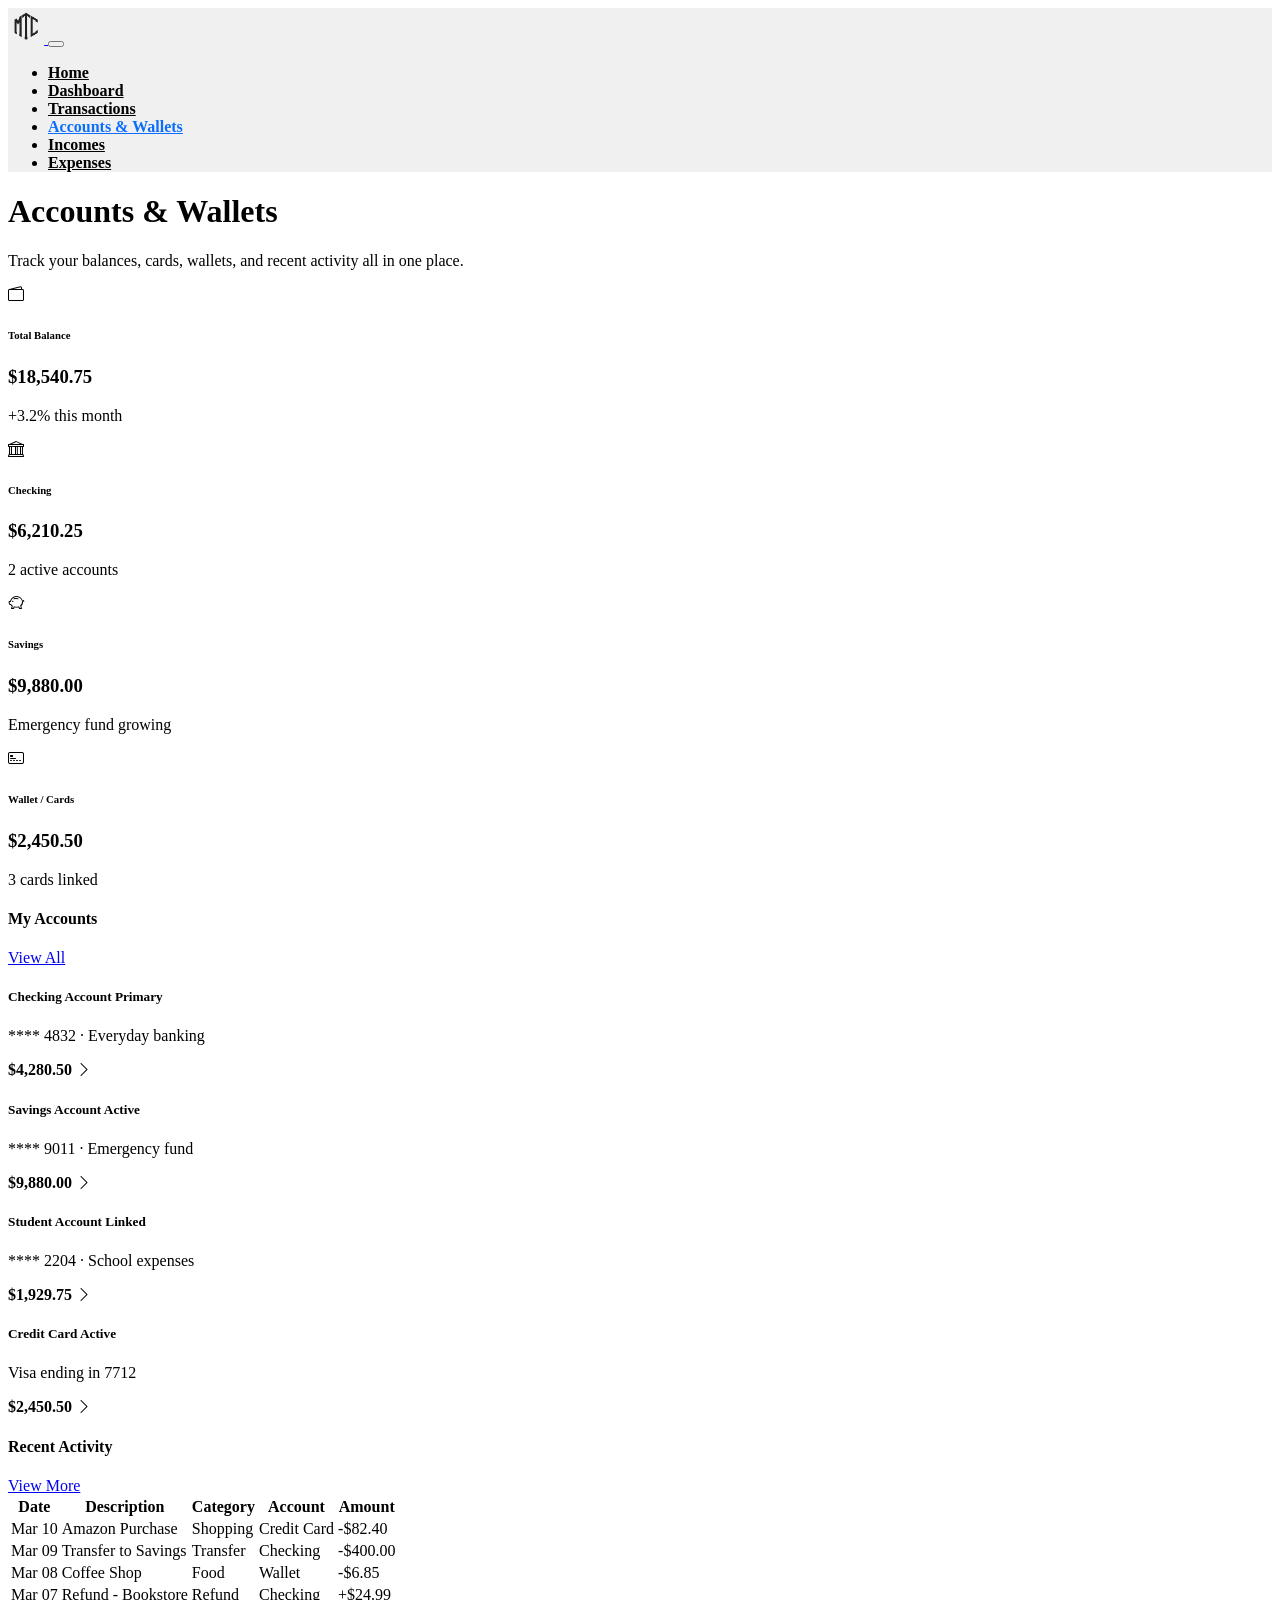
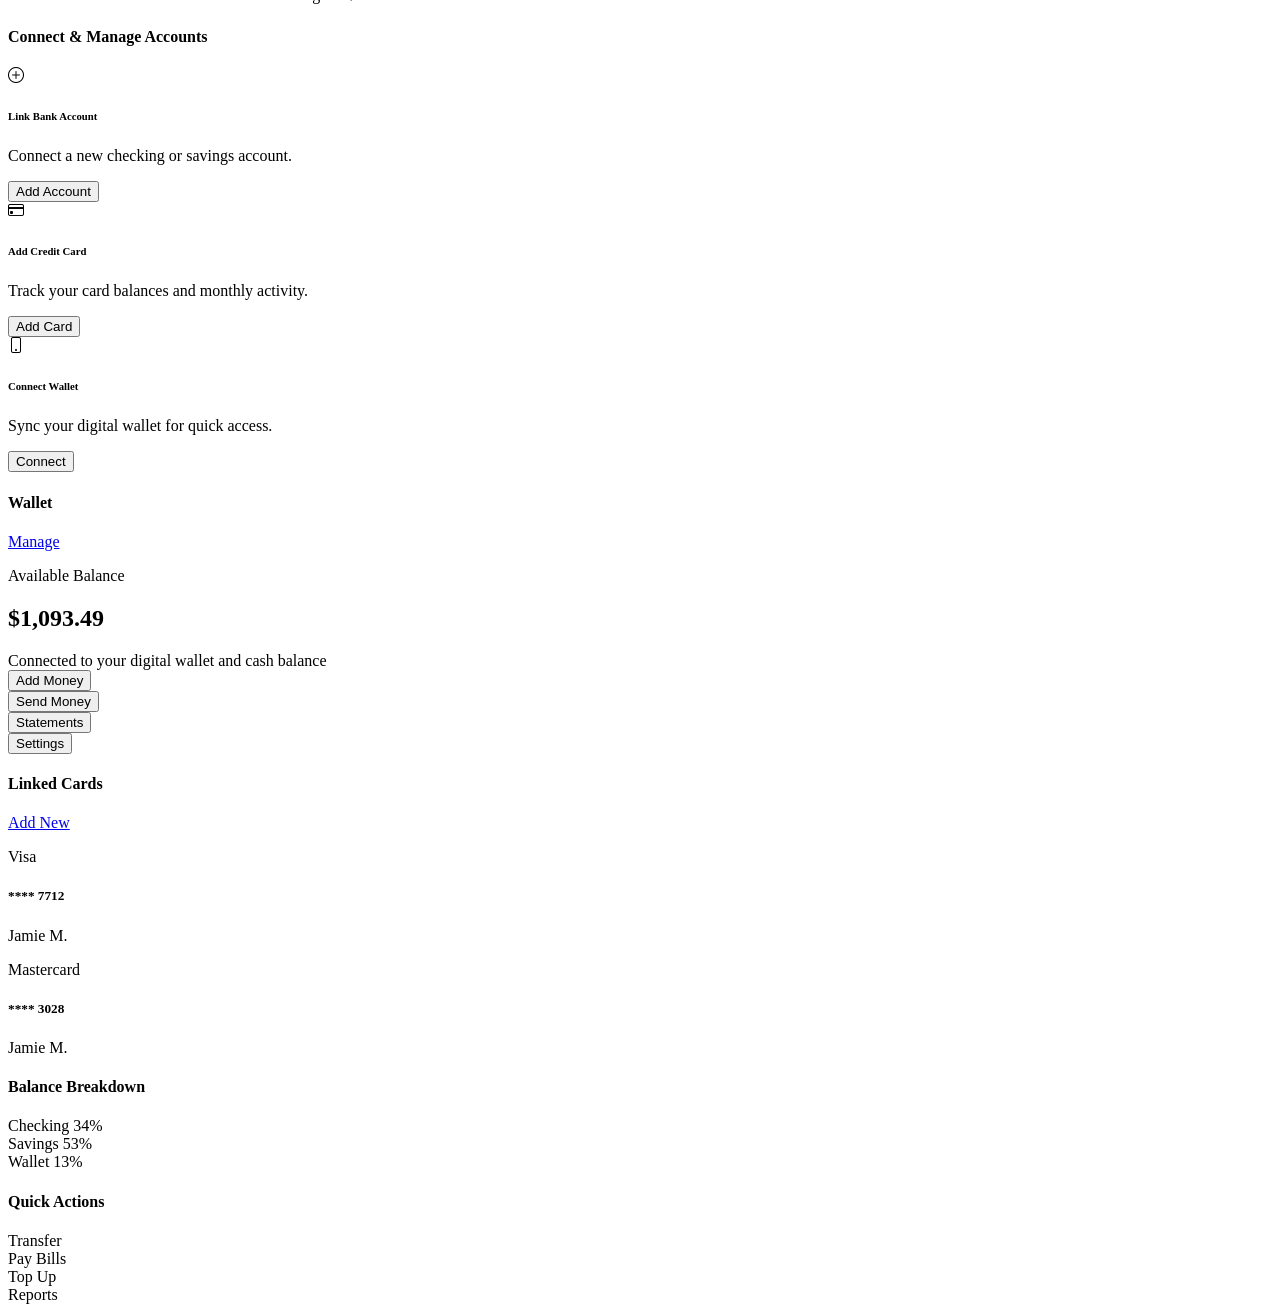
==== accountWallets.html @ 8e94af2e "merged code with dashboard + transactions" ====
<!doctype html>
<html lang="en">

<head>
    <!-- Page setup / styles -->
    <meta charset="UTF-8" />
    <meta name="viewport" content="width=device-width, initial-scale=1.0" />
    <title>Accounts & Wallets - Personal Finance Tracker</title>

    <link href="css/bootstrap.css" rel="stylesheet" />
    <link rel="stylesheet" href="./asset/css/custom.css" />
    <link rel="stylesheet" href="./assset/css/accountWallets.css" />
    <link rel="stylesheet" href="https://cdn.jsdelivr.net/npm/bootstrap-icons@1.11.3/font/bootstrap-icons.min.css" />
</head>

<body>
    <!-- Navigation bar -->
    <header>
        <nav class="navbar navbar-expand-sm">
            <div class="container-fluid">
                <a href="index.html" class="navbar-brand">
                    <img src="img/logo.png" class="navbar-brand-img" alt="Logo" />
                </a>

                <button class="navbar-toggler" type="button" data-bs-toggle="collapse"
                    data-bs-target="#collapsibleNavbar">
                    <span class="navbar-toggler-icon"></span>
                </button>

                <div class="collapse navbar-collapse" id="collapsibleNavbar">
                    <ul class="navbar-nav">
                        <li class="nav-item">
                            <a class="nav-link" href="index.html">Home</a>
                        </li>
                        <li class="nav-item">
                            <a class="nav-link" href="dashboard.html">Dashboard</a>
                        </li>
                        <li class="nav-item">
                            <a class="nav-link" href="transactions.html">Transactions</a>
                        </li>
                        <li class="nav-item">
                            <a class="nav-link active" href="accountWallets.html">Accounts &amp; Wallets</a>
                        </li>
                        <li class="nav-item">
                            <a class="nav-link" href="incomes.html">Incomes</a>
                        </li>
                        <li class="nav-item">
                            <a class="nav-link" href="expenses.html">Expenses</a>
                        </li>
                    </ul>
                </div>
            </div>
        </nav>
    </header>

    <!-- Main page content -->
    <main class="accounts-page container-fluid py-4 px-4">
        <!-- Page heading -->
        <div class="page-heading mb-4">
            <h1>Accounts &amp; Wallets</h1>
            <p>
                Track your balances, cards, wallets, and recent activity all
                in one place.
            </p>
        </div>

        <!-- Top summary cards -->
        <div class="row g-4 mb-4">
            <div class="col-md-6 col-xl-3">
                <div class="dashboard-card summary-card">
                    <div class="summary-icon gold-bg">
                        <i class="bi bi-wallet2"></i>
                    </div>
                    <div>
                        <h6>Total Balance</h6>
                        <h3>$18,540.75</h3>
                        <p>+3.2% this month</p>
                    </div>
                </div>
            </div>

            <div class="col-md-6 col-xl-3">
                <div class="dashboard-card summary-card">
                    <div class="summary-icon blue-bg">
                        <i class="bi bi-bank"></i>
                    </div>
                    <div>
                        <h6>Checking</h6>
                        <h3>$6,210.25</h3>
                        <p>2 active accounts</p>
                    </div>
                </div>
            </div>

            <div class="col-md-6 col-xl-3">
                <div class="dashboard-card summary-card">
                    <div class="summary-icon green-bg">
                        <i class="bi bi-piggy-bank"></i>
                    </div>
                    <div>
                        <h6>Savings</h6>
                        <h3>$9,880.00</h3>
                        <p>Emergency fund growing</p>
                    </div>
                </div>
            </div>

            <div class="col-md-6 col-xl-3">
                <div class="dashboard-card summary-card">
                    <div class="summary-icon purple-bg">
                        <i class="bi bi-credit-card-2-front"></i>
                    </div>
                    <div>
                        <h6>Wallet / Cards</h6>
                        <h3>$2,450.50</h3>
                        <p>3 cards linked</p>
                    </div>
                </div>
            </div>
        </div>

        <div class="row g-4">
            <!-- Left column -->
            <div class="col-xl-8">
                <!-- Accounts list -->
                <div class="dashboard-card mb-4">
                    <div class="section-top">
                        <h4>My Accounts</h4>
                        <a href="#">View All</a>
                    </div>

                    <div class="account-item">
                        <div class="account-left">
                            <div class="account-strip gold-bg"></div>
                            <div>
                                <h5>
                                    Checking Account
                                    <span class="small-status status-primary">Primary</span>
                                </h5>
                                <p>**** 4832 · Everyday banking</p>
                            </div>
                        </div>
                        <div class="account-right">
                            <strong>$4,280.50</strong>
                            <i class="bi bi-chevron-right"></i>
                        </div>
                    </div>

                    <div class="account-item">
                        <div class="account-left">
                            <div class="account-strip green-bg"></div>
                            <div>
                                <h5>
                                    Savings Account
                                    <span class="small-status status-active">Active</span>
                                </h5>
                                <p>**** 9011 · Emergency fund</p>
                            </div>
                        </div>
                        <div class="account-right">
                            <strong>$9,880.00</strong>
                            <i class="bi bi-chevron-right"></i>
                        </div>
                    </div>

                    <div class="account-item">
                        <div class="account-left">
                            <div class="account-strip blue-bg"></div>
                            <div>
                                <h5>
                                    Student Account
                                    <span class="small-status status-linked">Linked</span>
                                </h5>
                                <p>**** 2204 · School expenses</p>
                            </div>
                        </div>
                        <div class="account-right">
                            <strong>$1,929.75</strong>
                            <i class="bi bi-chevron-right"></i>
                        </div>
                    </div>

                    <div class="account-item mb-0">
                        <div class="account-left">
                            <div class="account-strip purple-bg"></div>
                            <div>
                                <h5>
                                    Credit Card
                                    <span class="small-status status-active">Active</span>
                                </h5>
                                <p>Visa ending in 7712</p>
                            </div>
                        </div>
                        <div class="account-right">
                            <strong>$2,450.50</strong>
                            <i class="bi bi-chevron-right"></i>
                        </div>
                    </div>
                </div>

                <!-- Recent transactions/activity -->
                <div class="dashboard-card mb-4">
                    <div class="section-top">
                        <h4>Recent Activity</h4>
                        <a href="#">View More</a>
                    </div>

                    <div class="table-responsive">
                        <table class="table activity-table align-middle mb-0">
                            <thead>
                                <tr>
                                    <th>Date</th>
                                    <th>Description</th>
                                    <th>Category</th>
                                    <th>Account</th>
                                    <th class="text-end">Amount</th>
                                </tr>
                            </thead>
                            <tbody>
                                <tr>
                                    <td>Mar 10</td>
                                    <td>Amazon Purchase</td>
                                    <td>
                                        <span class="soft-badge pink-badge">Shopping</span>
                                    </td>
                                    <td>Credit Card</td>
                                    <td class="text-end text-danger fw-bold">
                                        -$82.40
                                    </td>
                                </tr>
                                <tr>
                                    <td>Mar 09</td>
                                    <td>Transfer to Savings</td>
                                    <td>
                                        <span class="soft-badge blue-badge">Transfer</span>
                                    </td>
                                    <td>Checking</td>
                                    <td class="text-end text-danger fw-bold">
                                        -$400.00
                                    </td>
                                </tr>
                                <tr>
                                    <td>Mar 08</td>
                                    <td>Coffee Shop</td>
                                    <td>
                                        <span class="soft-badge yellow-badge">Food</span>
                                    </td>
                                    <td>Wallet</td>
                                    <td class="text-end text-danger fw-bold">
                                        -$6.85
                                    </td>
                                </tr>
                                <tr>
                                    <td>Mar 07</td>
                                    <td>Refund - Bookstore</td>
                                    <td>
                                        <span class="soft-badge green-badge">Refund</span>
                                    </td>
                                    <td>Checking</td>
                                    <td class="text-end text-success fw-bold">
                                        +$24.99
                                    </td>
                                </tr>
                            </tbody>
                        </table>
                    </div>
                </div>

                <!-- Account management section -->
                <div class="dashboard-card">
                    <div class="section-top">
                        <h4>Connect &amp; Manage Accounts</h4>
                    </div>

                    <div class="row g-3">
                        <div class="col-md-4">
                            <div class="manage-box">
                                <i class="bi bi-plus-circle"></i>
                                <h6>Link Bank Account</h6>
                                <p>
                                    Connect a new checking or savings
                                    account.
                                </p>
                                <button class="btn manage-btn">
                                    Add Account
                                </button>
                            </div>
                        </div>

                        <div class="col-md-4">
                            <div class="manage-box">
                                <i class="bi bi-credit-card"></i>
                                <h6>Add Credit Card</h6>
                                <p>
                                    Track your card balances and monthly
                                    activity.
                                </p>
                                <button class="btn manage-btn">
                                    Add Card
                                </button>
                            </div>
                        </div>

                        <div class="col-md-4">
                            <div class="manage-box">
                                <i class="bi bi-phone"></i>
                                <h6>Connect Wallet</h6>
                                <p>
                                    Sync your digital wallet for quick
                                    access.
                                </p>
                                <button class="btn manage-btn">
                                    Connect
                                </button>
                            </div>
                        </div>
                    </div>
                </div>
            </div>

            <!-- Right column -->
            <div class="col-xl-4">
                <!-- Wallet panel -->
                <div class="dashboard-card mb-4">
                    <div class="section-top">
                        <h4>Wallet</h4>
                        <a href="#">Manage</a>
                    </div>

                    <div class="wallet-box">
                        <p>Available Balance</p>
                        <h2>$1,093.49</h2>
                        <span>Connected to your digital wallet and cash
                            balance</span>
                    </div>

                    <div class="row g-3 mt-1">
                        <div class="col-6">
                            <button class="btn quick-btn w-100">
                                Add Money
                            </button>
                        </div>
                        <div class="col-6">
                            <button class="btn quick-btn w-100">
                                Send Money
                            </button>
                        </div>
                        <div class="col-6">
                            <button class="btn quick-btn w-100">
                                Statements
                            </button>
                        </div>
                        <div class="col-6">
                            <button class="btn quick-btn w-100">
                                Settings
                            </button>
                        </div>
                    </div>
                </div>

                <!-- Linked cards -->
                <div class="dashboard-card mb-4">
                    <div class="section-top">
                        <h4>Linked Cards</h4>
                        <a href="#">Add New</a>
                    </div>

                    <div class="mini-card dark-card">
                        <p>Visa</p>
                        <h5>**** 7712</h5>
                        <span>Jamie M.</span>
                    </div>

                    <div class="mini-card blue-card">
                        <p>Mastercard</p>
                        <h5>**** 3028</h5>
                        <span>Jamie M.</span>
                    </div>
                </div>

                <!-- Balance breakdown -->
                <div class="dashboard-card mb-4">
                    <div class="section-top">
                        <h4>Balance Breakdown</h4>
                    </div>

                    <div class="breakdown-item">
                        <div class="d-flex justify-content-between">
                            <span>Checking</span>
                            <span>34%</span>
                        </div>
                        <div class="progress">
                            <div class="progress-bar bg-primary" style="width: 34%"></div>
                        </div>
                    </div>

                    <div class="breakdown-item">
                        <div class="d-flex justify-content-between">
                            <span>Savings</span>
                            <span>53%</span>
                        </div>
                        <div class="progress">
                            <div class="progress-bar bg-success" style="width: 53%"></div>
                        </div>
                    </div>

                    <div class="breakdown-item">
                        <div class="d-flex justify-content-between">
                            <span>Wallet</span>
                            <span>13%</span>
                        </div>
                        <div class="progress">
                            <div class="progress-bar bg-warning" style="width: 13%"></div>
                        </div>
                    </div>
                </div>

                <!-- Quick action buttons -->
                <div class="dashboard-card">
                    <div class="section-top">
                        <h4>Quick Actions</h4>
                    </div>

                    <div class="row g-3">
                        <div class="col-6">
                            <div class="action-box">Transfer</div>
                        </div>
                        <div class="col-6">
                            <div class="action-box">Pay Bills</div>
                        </div>
                        <div class="col-6">
                            <div class="action-box">Top Up</div>
                        </div>
                        <div class="col-6">
                            <div class="action-box">Reports</div>
                        </div>
                    </div>
                </div>
            </div>
        </div>
    </main>
    <script src="https://cdn.jsdelivr.net/npm/bootstrap@5.3.3/dist/js/bootstrap.bundle.min.js"></script>
</body>

</html>
---- asset/css/custom.css ----
.navbar {
    background-color: #f0f0f0 !important;
}

.nav-link {
    color: #000000 !important;
    font-weight: bold;
}

.navbar-brand-img {
    height: 36px;
    width: auto;
    display: inline-block;
}

.nav-link.active {
    color: #0d6efd !important;
}
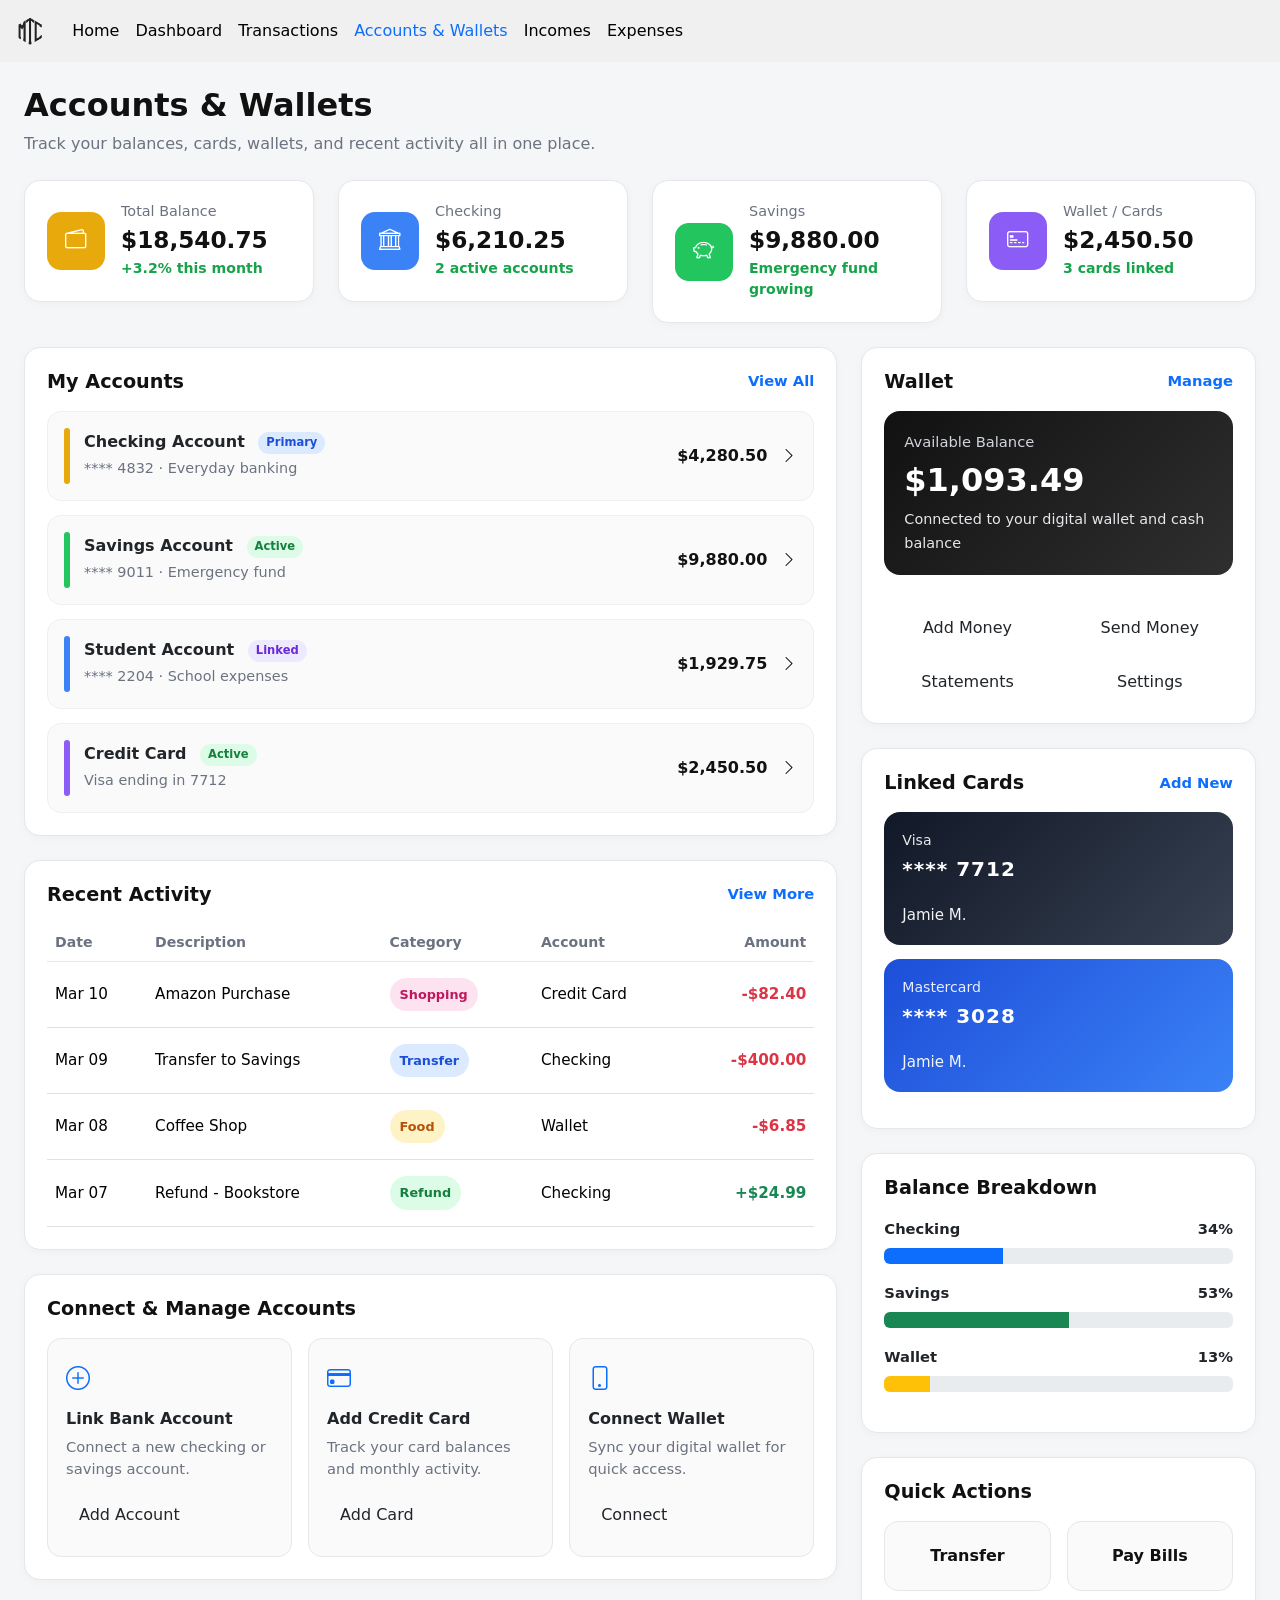
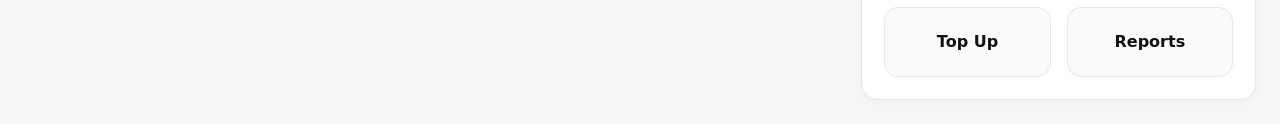
==== commit 479d1aa3: "solved css issue" ====
--- a/accountWallets.html
+++ b/accountWallets.html
@@ -7,9 +7,10 @@
     <meta name="viewport" content="width=device-width, initial-scale=1.0" />
     <title>Accounts & Wallets - Personal Finance Tracker</title>
 
-    <link href="css/bootstrap.css" rel="stylesheet" />
     <link rel="stylesheet" href="./asset/css/custom.css" />
-    <link rel="stylesheet" href="./assset/css/accountWallets.css" />
+    <link rel="stylesheet" href="./asset/css/accountWallets.css" />
+    <link href="https://cdn.jsdelivr.net/npm/bootstrap@5.3.3/dist/css/bootstrap.min.css" rel="stylesheet" />
+    <link href="https://fonts.googleapis.com/css?family=Titillium+Web:400,600,700" rel="stylesheet" />
     <link rel="stylesheet" href="https://cdn.jsdelivr.net/npm/bootstrap-icons@1.11.3/font/bootstrap-icons.min.css" />
 </head>
 
@@ -19,7 +20,7 @@
         <nav class="navbar navbar-expand-sm">
             <div class="container-fluid">
                 <a href="index.html" class="navbar-brand">
-                    <img src="img/logo.png" class="navbar-brand-img" alt="Logo" />
+                    <img src="./asset/img/logo.png" class="navbar-brand-img" alt="Logo" />
                 </a>
 
                 <button class="navbar-toggler" type="button" data-bs-toggle="collapse"
--- a/asset/css/accountWallets.css
+++ b/asset/css/accountWallets.css
@@ -0,0 +1,366 @@
+.accounts-page {
+    background-color: #f5f6f8;
+    min-height: 100vh;
+}
+
+.page-heading h1 {
+    font-size: 2rem;
+    font-weight: 700;
+    color: #111111;
+    margin-bottom: 8px;
+}
+
+.page-heading p {
+    color: #6b7280;
+    margin-bottom: 0;
+}
+
+.dashboard-card {
+    background-color: white;
+    border: 1px solid #e5e7eb;
+    border-radius: 16px;
+    padding: 22px;
+    box-shadow: 0 2px 10px rgba(0, 0, 0, 0.03);
+}
+
+.summary-card {
+    display: flex;
+    align-items: center;
+    gap: 16px;
+    min-height: 120px;
+}
+
+.summary-icon {
+    width: 58px;
+    height: 58px;
+    border-radius: 14px;
+    display: flex;
+    align-items: center;
+    justify-content: center;
+    color: white;
+    font-size: 1.35rem;
+    flex-shrink: 0;
+}
+
+.summary-card h6 {
+    color: #6b7280;
+    margin-bottom: 5px;
+    font-size: 0.9rem;
+}
+
+.summary-card h3 {
+    margin-bottom: 4px;
+    font-size: 1.45rem;
+    font-weight: 700;
+    color: #111111;
+}
+
+.summary-card p {
+    margin-bottom: 0;
+    color: #16a34a;
+    font-size: 0.88rem;
+    font-weight: 600;
+}
+
+.gold-bg {
+    background-color: #e7a90b;
+}
+
+.blue-bg {
+    background-color: #3b82f6;
+}
+
+.green-bg {
+    background-color: #22c55e;
+}
+
+.purple-bg {
+    background-color: #8b5cf6;
+}
+
+.section-top {
+    display: flex;
+    justify-content: space-between;
+    align-items: center;
+    margin-bottom: 18px;
+}
+
+.section-top h4 {
+    margin: 0;
+    font-size: 1.2rem;
+    font-weight: 700;
+    color: #111111;
+}
+
+.section-top a {
+    text-decoration: none;
+    color: #0d6efd;
+    font-weight: 600;
+    font-size: 0.92rem;
+}
+
+.account-item {
+    border: 1px solid #eceff3;
+    background-color: #fafafa;
+    border-radius: 14px;
+    padding: 16px;
+    margin-bottom: 14px;
+    display: flex;
+    justify-content: space-between;
+    align-items: center;
+}
+
+.account-left {
+    display: flex;
+    align-items: center;
+    gap: 14px;
+}
+
+.account-strip {
+    width: 6px;
+    height: 56px;
+    border-radius: 999px;
+}
+
+.account-left h5 {
+    margin: 0 0 4px 0;
+    font-size: 1rem;
+    font-weight: 700;
+}
+
+.account-left p {
+    margin: 0;
+    color: #6b7280;
+    font-size: 0.9rem;
+}
+
+.account-right {
+    display: flex;
+    align-items: center;
+    gap: 14px;
+    font-size: 1rem;
+    color: #111111;
+}
+
+.small-status {
+    display: inline-block;
+    margin-left: 8px;
+    padding: 4px 8px;
+    border-radius: 999px;
+    font-size: 0.72rem;
+    font-weight: 600;
+    vertical-align: middle;
+}
+
+.status-primary {
+    background-color: #dbeafe;
+    color: #1d4ed8;
+}
+
+.status-active {
+    background-color: #dcfce7;
+    color: #15803d;
+}
+
+.status-linked {
+    background-color: #ede9fe;
+    color: #6d28d9;
+}
+
+.activity-table thead th {
+    color: #6b7280;
+    font-size: 0.88rem;
+    font-weight: 700;
+    border-bottom: 1px solid #e5e7eb;
+}
+
+.activity-table tbody td {
+    padding-top: 16px;
+    padding-bottom: 16px;
+    font-size: 0.95rem;
+}
+
+.soft-badge {
+    display: inline-block;
+    padding: 7px 10px;
+    border-radius: 999px;
+    font-size: 0.8rem;
+    font-weight: 600;
+}
+
+.pink-badge {
+    background-color: #fde2ef;
+    color: #be185d;
+}
+
+.blue-badge {
+    background-color: #dbeafe;
+    color: #1d4ed8;
+}
+
+.yellow-badge {
+    background-color: #fef3c7;
+    color: #b45309;
+}
+
+.green-badge {
+    background-color: #dcfce7;
+    color: #15803d;
+}
+
+.wallet-box {
+    background: linear-gradient(135deg, #111111, #2f2f2f);
+    border-radius: 16px;
+    color: white;
+    padding: 20px;
+    margin-bottom: 18px;
+}
+
+.wallet-box p {
+    margin-bottom: 8px;
+    color: #d1d5db;
+    font-size: 0.92rem;
+}
+
+.wallet-box h2 {
+    margin-bottom: 8px;
+    font-size: 2rem;
+    font-weight: 700;
+}
+
+.wallet-box span {
+    color: #e5e7eb;
+    font-size: 0.9rem;
+}
+
+.quick-btn {
+    background-color: #f8f9fb;
+    border: 1px solid #e5e7eb;
+    border-radius: 12px;
+    padding: 14px 10px;
+    font-weight: 600;
+    color: #111111;
+}
+
+.quick-btn:hover {
+    background-color: #eef2f7;
+    border-color: #dbe2ea;
+}
+
+.mini-card {
+    border-radius: 16px;
+    padding: 18px;
+    color: white;
+    margin-bottom: 14px;
+}
+
+.mini-card p {
+    margin-bottom: 6px;
+    opacity: 0.9;
+    font-size: 0.88rem;
+}
+
+.mini-card h5 {
+    margin-bottom: 22px;
+    font-weight: 700;
+    letter-spacing: 1px;
+}
+
+.mini-card span {
+    font-size: 0.94rem;
+    opacity: 0.95;
+}
+
+.dark-card {
+    background: linear-gradient(135deg, #111827, #374151);
+}
+
+.blue-card {
+    background: linear-gradient(135deg, #1d4ed8, #3b82f6);
+}
+
+.action-box {
+    border: 1px solid #e5e7eb;
+    background-color: #fafafa;
+    border-radius: 14px;
+    padding: 22px 16px;
+    text-align: center;
+    font-weight: 600;
+    color: #111111;
+}
+
+.action-box:hover {
+    background-color: #f3f4f6;
+}
+
+.manage-box {
+    border: 1px solid #e5e7eb;
+    background-color: #fafafa;
+    border-radius: 14px;
+    padding: 22px 18px;
+    height: 100%;
+}
+
+.manage-box i {
+    font-size: 1.5rem;
+    color: #0d6efd;
+    margin-bottom: 12px;
+    display: inline-block;
+}
+
+.manage-box h6 {
+    font-weight: 700;
+    margin-bottom: 8px;
+}
+
+.manage-box p {
+    color: #6b7280;
+    font-size: 0.92rem;
+    margin-bottom: 16px;
+}
+
+.manage-btn {
+    background-color: #111111;
+    color: white;
+    font-weight: 600;
+    border-radius: 10px;
+    padding: 8px 14px;
+}
+
+.manage-btn:hover {
+    background-color: #000000;
+    color: white;
+}
+
+.breakdown-item {
+    margin-bottom: 18px;
+}
+
+.breakdown-item span {
+    font-size: 0.92rem;
+    font-weight: 600;
+}
+
+.progress {
+    height: 10px;
+    border-radius: 999px;
+    background-color: #eceff3;
+    margin-top: 8px;
+}
+
+@media (max-width: 767px) {
+    .account-item {
+        flex-direction: column;
+        align-items: flex-start;
+        gap: 12px;
+    }
+
+    .account-right {
+        width: 100%;
+        justify-content: space-between;
+    }
+
+    .page-heading h1 {
+        font-size: 1.6rem;
+    }
+}
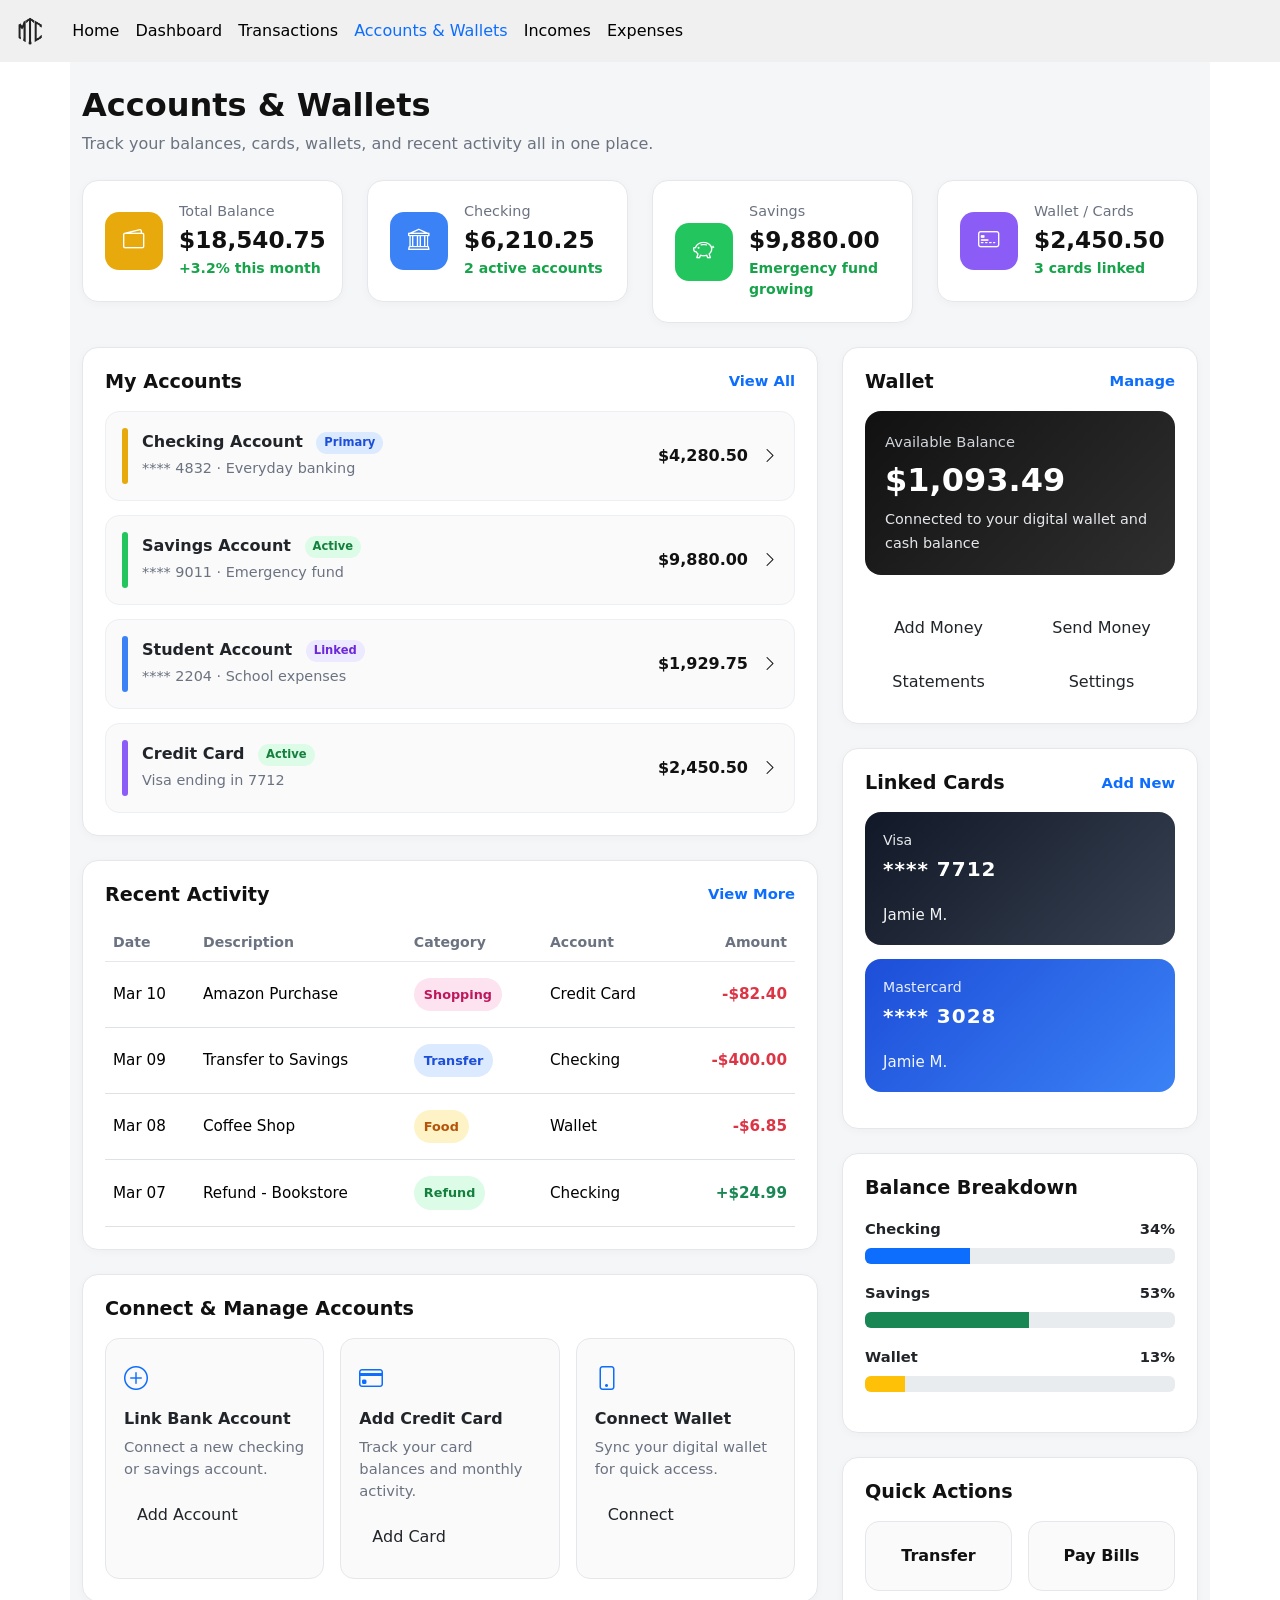
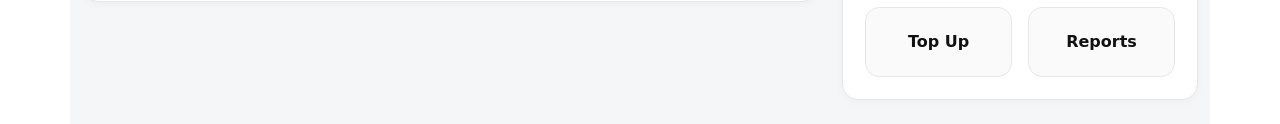
==== commit 406ebc10: "reduce padding" ====
--- a/accountWallets.html
+++ b/accountWallets.html
@@ -55,7 +55,7 @@
     </header>
 
     <!-- Main page content -->
-    <main class="accounts-page container-fluid py-4 px-4">
+    <main class="accounts-page container-xl py-4">
         <!-- Page heading -->
         <div class="page-heading mb-4">
             <h1>Accounts &amp; Wallets</h1>
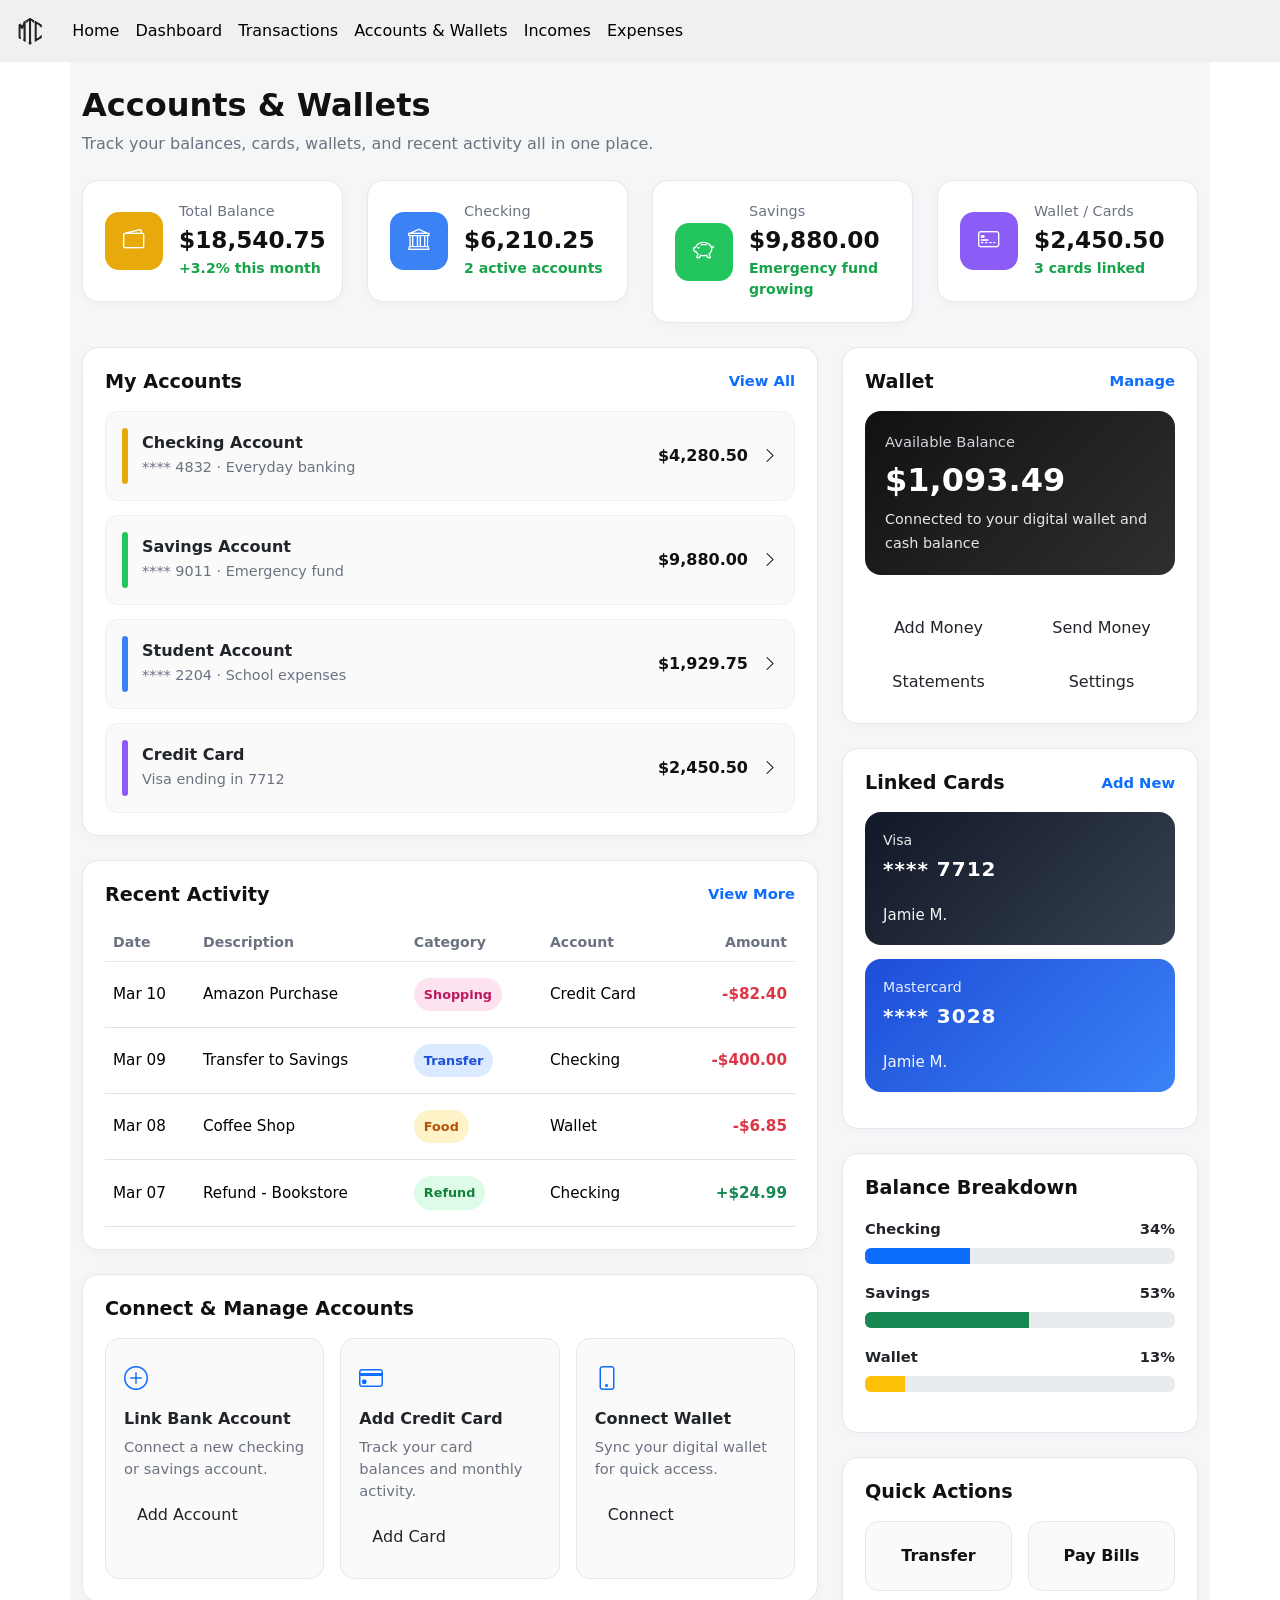
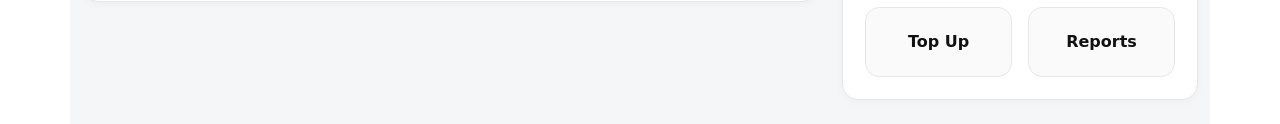
==== commit 36c1df9a: "styling fixes" ====
--- a/accountWallets.html
+++ b/accountWallets.html
@@ -136,7 +136,6 @@
                             <div>
                                 <h5>
                                     Checking Account
-                                    <span class="small-status status-primary">Primary</span>
                                 </h5>
                                 <p>**** 4832 · Everyday banking</p>
                             </div>
@@ -153,7 +152,6 @@
                             <div>
                                 <h5>
                                     Savings Account
-                                    <span class="small-status status-active">Active</span>
                                 </h5>
                                 <p>**** 9011 · Emergency fund</p>
                             </div>
@@ -170,7 +168,6 @@
                             <div>
                                 <h5>
                                     Student Account
-                                    <span class="small-status status-linked">Linked</span>
                                 </h5>
                                 <p>**** 2204 · School expenses</p>
                             </div>
@@ -187,7 +184,6 @@
                             <div>
                                 <h5>
                                     Credit Card
-                                    <span class="small-status status-active">Active</span>
                                 </h5>
                                 <p>Visa ending in 7712</p>
                             </div>
--- a/asset/css/custom.css
+++ b/asset/css/custom.css
@@ -1,3 +1,29 @@
+body {
+    background-color: #eff4f7;
+    color: #777;
+    font-family: 'Titillium Web', Arial, Helvetica, sans-serif;
+}
+
+.content-area {
+    margin: 0 auto;
+}
+
+#topnav {
+    background: #37474f;
+    height: 60px;
+    display: flex;
+    flex-direction: row;
+    align-items: center;
+    font-size: 14px;
+}
+
+.logo {
+    display: flex;
+    flex-direction: row;
+    align-items: center;
+    flex: 1 0 0;
+}
+
 .navbar {
     background-color: #f0f0f0 !important;
 }
@@ -13,6 +39,41 @@
     display: inline-block;
 }
 
-.nav-link.active {
-    color: #0d6efd !important;
+.soft-badge {
+    display: inline-block;
+    padding: 7px 10px;
+    border-radius: 999px;
+    font-size: 0.8rem;
+    font-weight: 600;
 }
+
+.pink-badge {
+    background-color: #fde2ef;
+    color: #be185d;
+}
+
+.blue-badge {
+    background-color: #dbeafe;
+    color: #1d4ed8;
+}
+
+.yellow-badge {
+    background-color: #fef3c7;
+    color: #b45309;
+}
+
+.green-badge {
+    background-color: #dcfce7;
+    color: #15803d;
+}
+
+.gold-badge {
+    background-color: #fef3c7;
+    color: #b45309;
+}
+
+
+.purple-badge {
+    background-color: #ede9fe;
+    color: #6d28d9;
+}
--- a/asset/css/accountWallets.css
+++ b/asset/css/accountWallets.css
@@ -180,33 +180,6 @@
     font-size: 0.95rem;
 }
 
-.soft-badge {
-    display: inline-block;
-    padding: 7px 10px;
-    border-radius: 999px;
-    font-size: 0.8rem;
-    font-weight: 600;
-}
-
-.pink-badge {
-    background-color: #fde2ef;
-    color: #be185d;
-}
-
-.blue-badge {
-    background-color: #dbeafe;
-    color: #1d4ed8;
-}
-
-.yellow-badge {
-    background-color: #fef3c7;
-    color: #b45309;
-}
-
-.green-badge {
-    background-color: #dcfce7;
-    color: #15803d;
-}
 
 .wallet-box {
     background: linear-gradient(135deg, #111111, #2f2f2f);
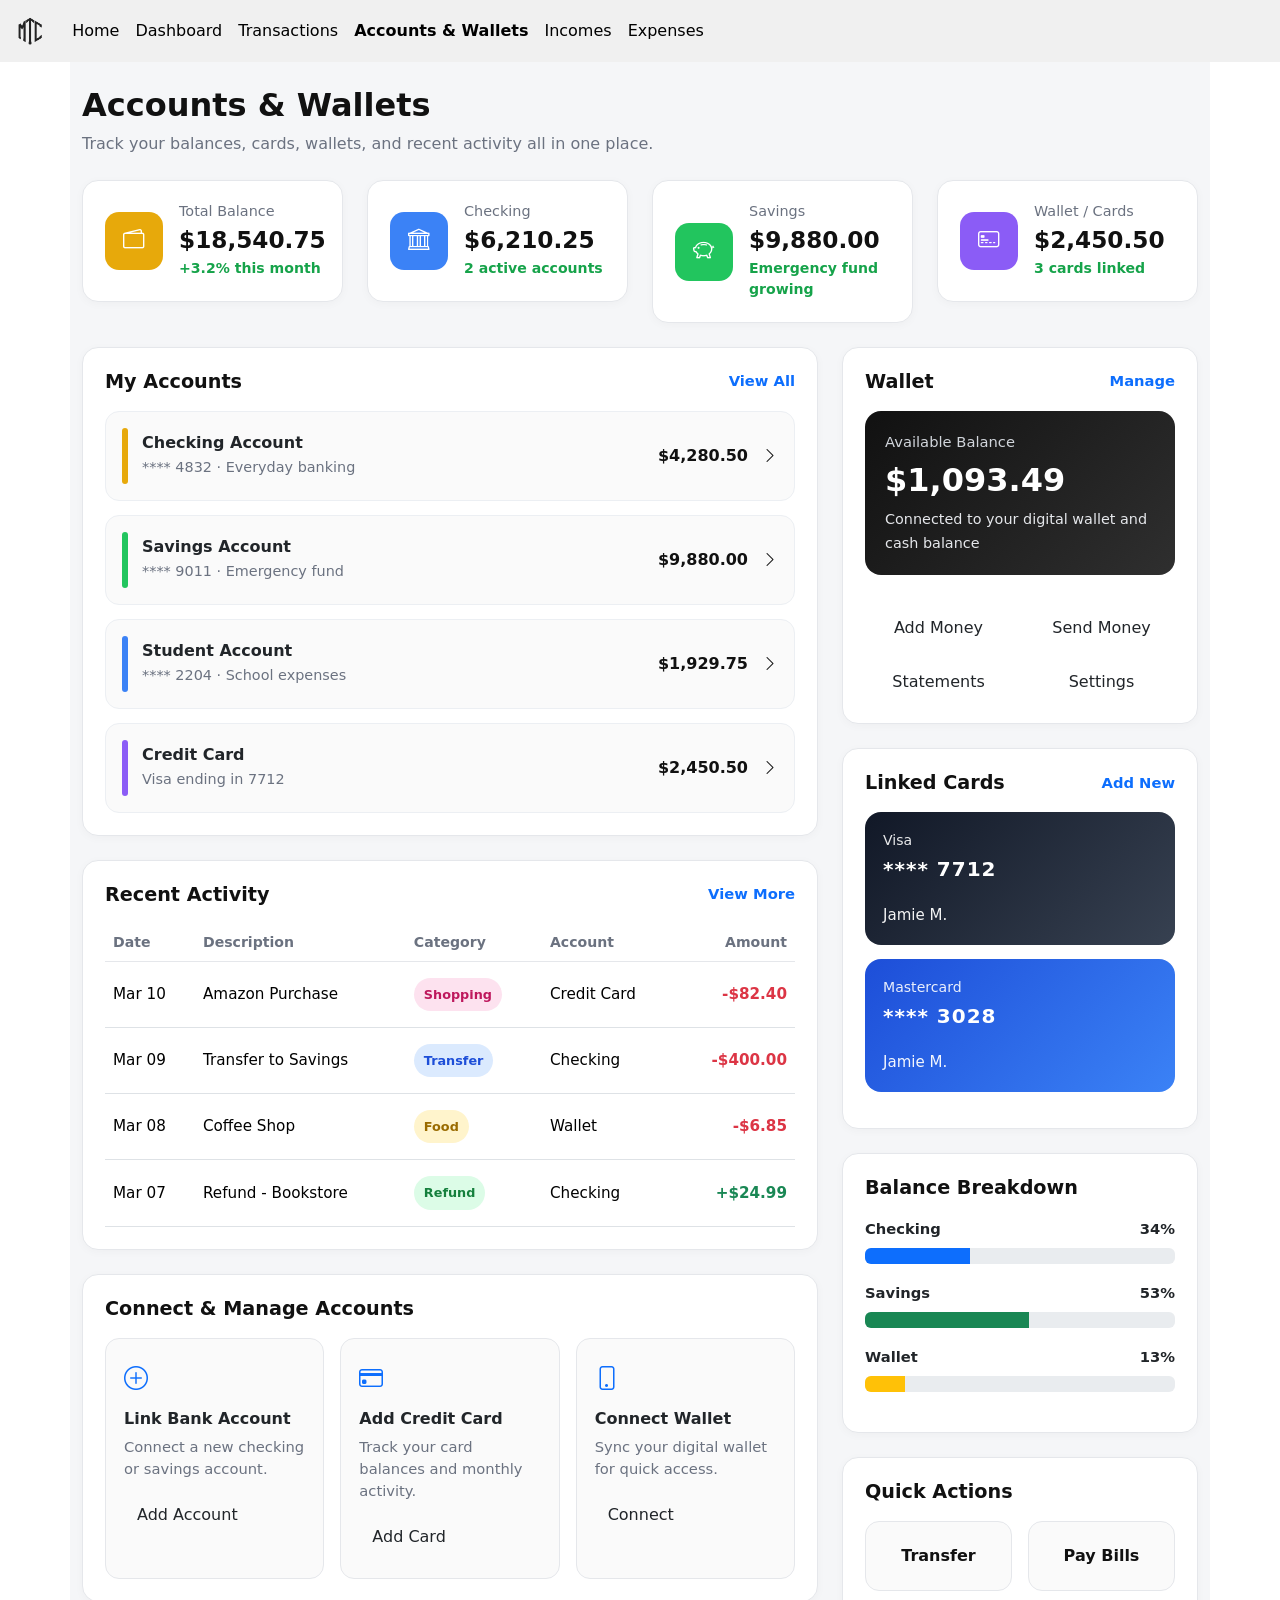
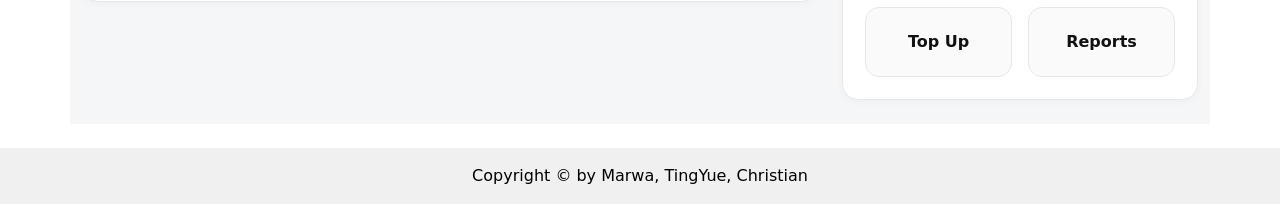
==== commit e3bc3972: "Added footer to all screens" ====
--- a/accountWallets.html
+++ b/accountWallets.html
@@ -1,442 +1,502 @@
 <!doctype html>
 <html lang="en">
-
-<head>
-    <!-- Page setup / styles -->
-    <meta charset="UTF-8" />
-    <meta name="viewport" content="width=device-width, initial-scale=1.0" />
-    <title>Accounts & Wallets - Personal Finance Tracker</title>
-
-    <link rel="stylesheet" href="./asset/css/custom.css" />
-    <link rel="stylesheet" href="./asset/css/accountWallets.css" />
-    <link href="https://cdn.jsdelivr.net/npm/bootstrap@5.3.3/dist/css/bootstrap.min.css" rel="stylesheet" />
-    <link href="https://fonts.googleapis.com/css?family=Titillium+Web:400,600,700" rel="stylesheet" />
-    <link rel="stylesheet" href="https://cdn.jsdelivr.net/npm/bootstrap-icons@1.11.3/font/bootstrap-icons.min.css" />
-</head>
-
-<body>
-    <!-- Navigation bar -->
-    <header>
-        <nav class="navbar navbar-expand-sm">
-            <div class="container-fluid">
-                <a href="index.html" class="navbar-brand">
-                    <img src="./asset/img/logo.png" class="navbar-brand-img" alt="Logo" />
-                </a>
-
-                <button class="navbar-toggler" type="button" data-bs-toggle="collapse"
-                    data-bs-target="#collapsibleNavbar">
-                    <span class="navbar-toggler-icon"></span>
-                </button>
-
-                <div class="collapse navbar-collapse" id="collapsibleNavbar">
-                    <ul class="navbar-nav">
-                        <li class="nav-item">
-                            <a class="nav-link" href="index.html">Home</a>
-                        </li>
-                        <li class="nav-item">
-                            <a class="nav-link" href="dashboard.html">Dashboard</a>
-                        </li>
-                        <li class="nav-item">
-                            <a class="nav-link" href="transactions.html">Transactions</a>
-                        </li>
-                        <li class="nav-item">
-                            <a class="nav-link active" href="accountWallets.html">Accounts &amp; Wallets</a>
-                        </li>
-                        <li class="nav-item">
-                            <a class="nav-link" href="incomes.html">Incomes</a>
-                        </li>
-                        <li class="nav-item">
-                            <a class="nav-link" href="expenses.html">Expenses</a>
-                        </li>
-                    </ul>
-                </div>
+    <head>
+        <!-- Page setup / styles -->
+        <meta charset="UTF-8" />
+        <meta name="viewport" content="width=device-width, initial-scale=1.0" />
+        <title>Accounts & Wallets - Personal Finance Tracker</title>
+
+        <link rel="stylesheet" href="./asset/css/custom.css" />
+        <link rel="stylesheet" href="./asset/css/accountWallets.css" />
+        <link
+            href="https://cdn.jsdelivr.net/npm/bootstrap@5.3.3/dist/css/bootstrap.min.css"
+            rel="stylesheet"
+        />
+        <link
+            href="https://fonts.googleapis.com/css?family=Titillium+Web:400,600,700"
+            rel="stylesheet"
+        />
+        <link
+            rel="stylesheet"
+            href="https://cdn.jsdelivr.net/npm/bootstrap-icons@1.11.3/font/bootstrap-icons.min.css"
+        />
+    </head>
+
+    <body>
+        <!-- Navigation bar -->
+        <header>
+            <nav class="navbar navbar-expand-sm">
+                <div class="container-fluid">
+                    <a href="index.html" class="navbar-brand">
+                        <img
+                            src="./asset/img/logo.png"
+                            class="navbar-brand-img"
+                            alt="Logo"
+                        />
+                    </a>
+
+                    <button
+                        class="navbar-toggler"
+                        type="button"
+                        data-bs-toggle="collapse"
+                        data-bs-target="#collapsibleNavbar"
+                    >
+                        <span class="navbar-toggler-icon"></span>
+                    </button>
+
+                    <div
+                        class="collapse navbar-collapse"
+                        id="collapsibleNavbar"
+                    >
+                        <ul class="navbar-nav">
+                            <li class="nav-item">
+                                <a class="nav-link" href="index.html">Home</a>
+                            </li>
+                            <li class="nav-item">
+                                <a class="nav-link" href="dashboard.html"
+                                    >Dashboard</a
+                                >
+                            </li>
+                            <li class="nav-item">
+                                <a class="nav-link" href="transactions.html"
+                                    >Transactions</a
+                                >
+                            </li>
+                            <li class="nav-item">
+                                <a
+                                    class="nav-link active"
+                                    href="accountWallets.html"
+                                    >Accounts &amp; Wallets</a
+                                >
+                            </li>
+                            <li class="nav-item">
+                                <a class="nav-link" href="incomes.html"
+                                    >Incomes</a
+                                >
+                            </li>
+                            <li class="nav-item">
+                                <a class="nav-link" href="expenses.html"
+                                    >Expenses</a
+                                >
+                            </li>
+                        </ul>
+                    </div>
+                </div>
+            </nav>
+        </header>
+
+        <!-- Main page content -->
+        <main class="accounts-page container-xl py-4">
+            <!-- Page heading -->
+            <div class="page-heading mb-4">
+                <h1>Accounts &amp; Wallets</h1>
+                <p>
+                    Track your balances, cards, wallets, and recent activity all
+                    in one place.
+                </p>
             </div>
-        </nav>
-    </header>
-
-    <!-- Main page content -->
-    <main class="accounts-page container-xl py-4">
-        <!-- Page heading -->
-        <div class="page-heading mb-4">
-            <h1>Accounts &amp; Wallets</h1>
-            <p>
-                Track your balances, cards, wallets, and recent activity all
-                in one place.
-            </p>
-        </div>
-
-        <!-- Top summary cards -->
-        <div class="row g-4 mb-4">
-            <div class="col-md-6 col-xl-3">
-                <div class="dashboard-card summary-card">
-                    <div class="summary-icon gold-bg">
-                        <i class="bi bi-wallet2"></i>
-                    </div>
-                    <div>
-                        <h6>Total Balance</h6>
-                        <h3>$18,540.75</h3>
-                        <p>+3.2% this month</p>
+
+            <!-- Top summary cards -->
+            <div class="row g-4 mb-4">
+                <div class="col-md-6 col-xl-3">
+                    <div class="dashboard-card summary-card">
+                        <div class="summary-icon gold-bg">
+                            <i class="bi bi-wallet2"></i>
+                        </div>
+                        <div>
+                            <h6>Total Balance</h6>
+                            <h3>$18,540.75</h3>
+                            <p>+3.2% this month</p>
+                        </div>
+                    </div>
+                </div>
+
+                <div class="col-md-6 col-xl-3">
+                    <div class="dashboard-card summary-card">
+                        <div class="summary-icon blue-bg">
+                            <i class="bi bi-bank"></i>
+                        </div>
+                        <div>
+                            <h6>Checking</h6>
+                            <h3>$6,210.25</h3>
+                            <p>2 active accounts</p>
+                        </div>
+                    </div>
+                </div>
+
+                <div class="col-md-6 col-xl-3">
+                    <div class="dashboard-card summary-card">
+                        <div class="summary-icon green-bg">
+                            <i class="bi bi-piggy-bank"></i>
+                        </div>
+                        <div>
+                            <h6>Savings</h6>
+                            <h3>$9,880.00</h3>
+                            <p>Emergency fund growing</p>
+                        </div>
+                    </div>
+                </div>
+
+                <div class="col-md-6 col-xl-3">
+                    <div class="dashboard-card summary-card">
+                        <div class="summary-icon purple-bg">
+                            <i class="bi bi-credit-card-2-front"></i>
+                        </div>
+                        <div>
+                            <h6>Wallet / Cards</h6>
+                            <h3>$2,450.50</h3>
+                            <p>3 cards linked</p>
+                        </div>
                     </div>
                 </div>
             </div>
 
-            <div class="col-md-6 col-xl-3">
-                <div class="dashboard-card summary-card">
-                    <div class="summary-icon blue-bg">
-                        <i class="bi bi-bank"></i>
-                    </div>
-                    <div>
-                        <h6>Checking</h6>
-                        <h3>$6,210.25</h3>
-                        <p>2 active accounts</p>
+            <div class="row g-4">
+                <!-- Left column -->
+                <div class="col-xl-8">
+                    <!-- Accounts list -->
+                    <div class="dashboard-card mb-4">
+                        <div class="section-top">
+                            <h4>My Accounts</h4>
+                            <a href="#">View All</a>
+                        </div>
+
+                        <div class="account-item">
+                            <div class="account-left">
+                                <div class="account-strip gold-bg"></div>
+                                <div>
+                                    <h5>Checking Account</h5>
+                                    <p>**** 4832 · Everyday banking</p>
+                                </div>
+                            </div>
+                            <div class="account-right">
+                                <strong>$4,280.50</strong>
+                                <i class="bi bi-chevron-right"></i>
+                            </div>
+                        </div>
+
+                        <div class="account-item">
+                            <div class="account-left">
+                                <div class="account-strip green-bg"></div>
+                                <div>
+                                    <h5>Savings Account</h5>
+                                    <p>**** 9011 · Emergency fund</p>
+                                </div>
+                            </div>
+                            <div class="account-right">
+                                <strong>$9,880.00</strong>
+                                <i class="bi bi-chevron-right"></i>
+                            </div>
+                        </div>
+
+                        <div class="account-item">
+                            <div class="account-left">
+                                <div class="account-strip blue-bg"></div>
+                                <div>
+                                    <h5>Student Account</h5>
+                                    <p>**** 2204 · School expenses</p>
+                                </div>
+                            </div>
+                            <div class="account-right">
+                                <strong>$1,929.75</strong>
+                                <i class="bi bi-chevron-right"></i>
+                            </div>
+                        </div>
+
+                        <div class="account-item mb-0">
+                            <div class="account-left">
+                                <div class="account-strip purple-bg"></div>
+                                <div>
+                                    <h5>Credit Card</h5>
+                                    <p>Visa ending in 7712</p>
+                                </div>
+                            </div>
+                            <div class="account-right">
+                                <strong>$2,450.50</strong>
+                                <i class="bi bi-chevron-right"></i>
+                            </div>
+                        </div>
+                    </div>
+
+                    <!-- Recent transactions/activity -->
+                    <div class="dashboard-card mb-4">
+                        <div class="section-top">
+                            <h4>Recent Activity</h4>
+                            <a href="#">View More</a>
+                        </div>
+
+                        <div class="table-responsive">
+                            <table
+                                class="table activity-table align-middle mb-0"
+                            >
+                                <thead>
+                                    <tr>
+                                        <th>Date</th>
+                                        <th>Description</th>
+                                        <th>Category</th>
+                                        <th>Account</th>
+                                        <th class="text-end">Amount</th>
+                                    </tr>
+                                </thead>
+                                <tbody>
+                                    <tr>
+                                        <td>Mar 10</td>
+                                        <td>Amazon Purchase</td>
+                                        <td>
+                                            <span class="soft-badge pink-badge"
+                                                >Shopping</span
+                                            >
+                                        </td>
+                                        <td>Credit Card</td>
+                                        <td
+                                            class="text-end text-danger fw-bold"
+                                        >
+                                            -$82.40
+                                        </td>
+                                    </tr>
+                                    <tr>
+                                        <td>Mar 09</td>
+                                        <td>Transfer to Savings</td>
+                                        <td>
+                                            <span class="soft-badge blue-badge"
+                                                >Transfer</span
+                                            >
+                                        </td>
+                                        <td>Checking</td>
+                                        <td
+                                            class="text-end text-danger fw-bold"
+                                        >
+                                            -$400.00
+                                        </td>
+                                    </tr>
+                                    <tr>
+                                        <td>Mar 08</td>
+                                        <td>Coffee Shop</td>
+                                        <td>
+                                            <span
+                                                class="soft-badge yellow-badge"
+                                                >Food</span
+                                            >
+                                        </td>
+                                        <td>Wallet</td>
+                                        <td
+                                            class="text-end text-danger fw-bold"
+                                        >
+                                            -$6.85
+                                        </td>
+                                    </tr>
+                                    <tr>
+                                        <td>Mar 07</td>
+                                        <td>Refund - Bookstore</td>
+                                        <td>
+                                            <span class="soft-badge green-badge"
+                                                >Refund</span
+                                            >
+                                        </td>
+                                        <td>Checking</td>
+                                        <td
+                                            class="text-end text-success fw-bold"
+                                        >
+                                            +$24.99
+                                        </td>
+                                    </tr>
+                                </tbody>
+                            </table>
+                        </div>
+                    </div>
+
+                    <!-- Account management section -->
+                    <div class="dashboard-card">
+                        <div class="section-top">
+                            <h4>Connect &amp; Manage Accounts</h4>
+                        </div>
+
+                        <div class="row g-3">
+                            <div class="col-md-4">
+                                <div class="manage-box">
+                                    <i class="bi bi-plus-circle"></i>
+                                    <h6>Link Bank Account</h6>
+                                    <p>
+                                        Connect a new checking or savings
+                                        account.
+                                    </p>
+                                    <button class="btn manage-btn">
+                                        Add Account
+                                    </button>
+                                </div>
+                            </div>
+
+                            <div class="col-md-4">
+                                <div class="manage-box">
+                                    <i class="bi bi-credit-card"></i>
+                                    <h6>Add Credit Card</h6>
+                                    <p>
+                                        Track your card balances and monthly
+                                        activity.
+                                    </p>
+                                    <button class="btn manage-btn">
+                                        Add Card
+                                    </button>
+                                </div>
+                            </div>
+
+                            <div class="col-md-4">
+                                <div class="manage-box">
+                                    <i class="bi bi-phone"></i>
+                                    <h6>Connect Wallet</h6>
+                                    <p>
+                                        Sync your digital wallet for quick
+                                        access.
+                                    </p>
+                                    <button class="btn manage-btn">
+                                        Connect
+                                    </button>
+                                </div>
+                            </div>
+                        </div>
+                    </div>
+                </div>
+
+                <!-- Right column -->
+                <div class="col-xl-4">
+                    <!-- Wallet panel -->
+                    <div class="dashboard-card mb-4">
+                        <div class="section-top">
+                            <h4>Wallet</h4>
+                            <a href="#">Manage</a>
+                        </div>
+
+                        <div class="wallet-box">
+                            <p>Available Balance</p>
+                            <h2>$1,093.49</h2>
+                            <span
+                                >Connected to your digital wallet and cash
+                                balance</span
+                            >
+                        </div>
+
+                        <div class="row g-3 mt-1">
+                            <div class="col-6">
+                                <button class="btn quick-btn w-100">
+                                    Add Money
+                                </button>
+                            </div>
+                            <div class="col-6">
+                                <button class="btn quick-btn w-100">
+                                    Send Money
+                                </button>
+                            </div>
+                            <div class="col-6">
+                                <button class="btn quick-btn w-100">
+                                    Statements
+                                </button>
+                            </div>
+                            <div class="col-6">
+                                <button class="btn quick-btn w-100">
+                                    Settings
+                                </button>
+                            </div>
+                        </div>
+                    </div>
+
+                    <!-- Linked cards -->
+                    <div class="dashboard-card mb-4">
+                        <div class="section-top">
+                            <h4>Linked Cards</h4>
+                            <a href="#">Add New</a>
+                        </div>
+
+                        <div class="mini-card dark-card">
+                            <p>Visa</p>
+                            <h5>**** 7712</h5>
+                            <span>Jamie M.</span>
+                        </div>
+
+                        <div class="mini-card blue-card">
+                            <p>Mastercard</p>
+                            <h5>**** 3028</h5>
+                            <span>Jamie M.</span>
+                        </div>
+                    </div>
+
+                    <!-- Balance breakdown -->
+                    <div class="dashboard-card mb-4">
+                        <div class="section-top">
+                            <h4>Balance Breakdown</h4>
+                        </div>
+
+                        <div class="breakdown-item">
+                            <div class="d-flex justify-content-between">
+                                <span>Checking</span>
+                                <span>34%</span>
+                            </div>
+                            <div class="progress">
+                                <div
+                                    class="progress-bar bg-primary"
+                                    style="width: 34%"
+                                ></div>
+                            </div>
+                        </div>
+
+                        <div class="breakdown-item">
+                            <div class="d-flex justify-content-between">
+                                <span>Savings</span>
+                                <span>53%</span>
+                            </div>
+                            <div class="progress">
+                                <div
+                                    class="progress-bar bg-success"
+                                    style="width: 53%"
+                                ></div>
+                            </div>
+                        </div>
+
+                        <div class="breakdown-item">
+                            <div class="d-flex justify-content-between">
+                                <span>Wallet</span>
+                                <span>13%</span>
+                            </div>
+                            <div class="progress">
+                                <div
+                                    class="progress-bar bg-warning"
+                                    style="width: 13%"
+                                ></div>
+                            </div>
+                        </div>
+                    </div>
+
+                    <!-- Quick action buttons -->
+                    <div class="dashboard-card">
+                        <div class="section-top">
+                            <h4>Quick Actions</h4>
+                        </div>
+
+                        <div class="row g-3">
+                            <div class="col-6">
+                                <div class="action-box">Transfer</div>
+                            </div>
+                            <div class="col-6">
+                                <div class="action-box">Pay Bills</div>
+                            </div>
+                            <div class="col-6">
+                                <div class="action-box">Top Up</div>
+                            </div>
+                            <div class="col-6">
+                                <div class="action-box">Reports</div>
+                            </div>
+                        </div>
                     </div>
                 </div>
             </div>
-
-            <div class="col-md-6 col-xl-3">
-                <div class="dashboard-card summary-card">
-                    <div class="summary-icon green-bg">
-                        <i class="bi bi-piggy-bank"></i>
-                    </div>
-                    <div>
-                        <h6>Savings</h6>
-                        <h3>$9,880.00</h3>
-                        <p>Emergency fund growing</p>
-                    </div>
-                </div>
+        </main>
+
+        <!-- Footer -->
+        <footer class="footer text-center text-black py-3 mt-4">
+            <div class="container">
+                Copyright &copy; by Marwa, TingYue, Christian
             </div>
-
-            <div class="col-md-6 col-xl-3">
-                <div class="dashboard-card summary-card">
-                    <div class="summary-icon purple-bg">
-                        <i class="bi bi-credit-card-2-front"></i>
-                    </div>
-                    <div>
-                        <h6>Wallet / Cards</h6>
-                        <h3>$2,450.50</h3>
-                        <p>3 cards linked</p>
-                    </div>
-                </div>
-            </div>
-        </div>
-
-        <div class="row g-4">
-            <!-- Left column -->
-            <div class="col-xl-8">
-                <!-- Accounts list -->
-                <div class="dashboard-card mb-4">
-                    <div class="section-top">
-                        <h4>My Accounts</h4>
-                        <a href="#">View All</a>
-                    </div>
-
-                    <div class="account-item">
-                        <div class="account-left">
-                            <div class="account-strip gold-bg"></div>
-                            <div>
-                                <h5>
-                                    Checking Account
-                                </h5>
-                                <p>**** 4832 · Everyday banking</p>
-                            </div>
-                        </div>
-                        <div class="account-right">
-                            <strong>$4,280.50</strong>
-                            <i class="bi bi-chevron-right"></i>
-                        </div>
-                    </div>
-
-                    <div class="account-item">
-                        <div class="account-left">
-                            <div class="account-strip green-bg"></div>
-                            <div>
-                                <h5>
-                                    Savings Account
-                                </h5>
-                                <p>**** 9011 · Emergency fund</p>
-                            </div>
-                        </div>
-                        <div class="account-right">
-                            <strong>$9,880.00</strong>
-                            <i class="bi bi-chevron-right"></i>
-                        </div>
-                    </div>
-
-                    <div class="account-item">
-                        <div class="account-left">
-                            <div class="account-strip blue-bg"></div>
-                            <div>
-                                <h5>
-                                    Student Account
-                                </h5>
-                                <p>**** 2204 · School expenses</p>
-                            </div>
-                        </div>
-                        <div class="account-right">
-                            <strong>$1,929.75</strong>
-                            <i class="bi bi-chevron-right"></i>
-                        </div>
-                    </div>
-
-                    <div class="account-item mb-0">
-                        <div class="account-left">
-                            <div class="account-strip purple-bg"></div>
-                            <div>
-                                <h5>
-                                    Credit Card
-                                </h5>
-                                <p>Visa ending in 7712</p>
-                            </div>
-                        </div>
-                        <div class="account-right">
-                            <strong>$2,450.50</strong>
-                            <i class="bi bi-chevron-right"></i>
-                        </div>
-                    </div>
-                </div>
-
-                <!-- Recent transactions/activity -->
-                <div class="dashboard-card mb-4">
-                    <div class="section-top">
-                        <h4>Recent Activity</h4>
-                        <a href="#">View More</a>
-                    </div>
-
-                    <div class="table-responsive">
-                        <table class="table activity-table align-middle mb-0">
-                            <thead>
-                                <tr>
-                                    <th>Date</th>
-                                    <th>Description</th>
-                                    <th>Category</th>
-                                    <th>Account</th>
-                                    <th class="text-end">Amount</th>
-                                </tr>
-                            </thead>
-                            <tbody>
-                                <tr>
-                                    <td>Mar 10</td>
-                                    <td>Amazon Purchase</td>
-                                    <td>
-                                        <span class="soft-badge pink-badge">Shopping</span>
-                                    </td>
-                                    <td>Credit Card</td>
-                                    <td class="text-end text-danger fw-bold">
-                                        -$82.40
-                                    </td>
-                                </tr>
-                                <tr>
-                                    <td>Mar 09</td>
-                                    <td>Transfer to Savings</td>
-                                    <td>
-                                        <span class="soft-badge blue-badge">Transfer</span>
-                                    </td>
-                                    <td>Checking</td>
-                                    <td class="text-end text-danger fw-bold">
-                                        -$400.00
-                                    </td>
-                                </tr>
-                                <tr>
-                                    <td>Mar 08</td>
-                                    <td>Coffee Shop</td>
-                                    <td>
-                                        <span class="soft-badge yellow-badge">Food</span>
-                                    </td>
-                                    <td>Wallet</td>
-                                    <td class="text-end text-danger fw-bold">
-                                        -$6.85
-                                    </td>
-                                </tr>
-                                <tr>
-                                    <td>Mar 07</td>
-                                    <td>Refund - Bookstore</td>
-                                    <td>
-                                        <span class="soft-badge green-badge">Refund</span>
-                                    </td>
-                                    <td>Checking</td>
-                                    <td class="text-end text-success fw-bold">
-                                        +$24.99
-                                    </td>
-                                </tr>
-                            </tbody>
-                        </table>
-                    </div>
-                </div>
-
-                <!-- Account management section -->
-                <div class="dashboard-card">
-                    <div class="section-top">
-                        <h4>Connect &amp; Manage Accounts</h4>
-                    </div>
-
-                    <div class="row g-3">
-                        <div class="col-md-4">
-                            <div class="manage-box">
-                                <i class="bi bi-plus-circle"></i>
-                                <h6>Link Bank Account</h6>
-                                <p>
-                                    Connect a new checking or savings
-                                    account.
-                                </p>
-                                <button class="btn manage-btn">
-                                    Add Account
-                                </button>
-                            </div>
-                        </div>
-
-                        <div class="col-md-4">
-                            <div class="manage-box">
-                                <i class="bi bi-credit-card"></i>
-                                <h6>Add Credit Card</h6>
-                                <p>
-                                    Track your card balances and monthly
-                                    activity.
-                                </p>
-                                <button class="btn manage-btn">
-                                    Add Card
-                                </button>
-                            </div>
-                        </div>
-
-                        <div class="col-md-4">
-                            <div class="manage-box">
-                                <i class="bi bi-phone"></i>
-                                <h6>Connect Wallet</h6>
-                                <p>
-                                    Sync your digital wallet for quick
-                                    access.
-                                </p>
-                                <button class="btn manage-btn">
-                                    Connect
-                                </button>
-                            </div>
-                        </div>
-                    </div>
-                </div>
-            </div>
-
-            <!-- Right column -->
-            <div class="col-xl-4">
-                <!-- Wallet panel -->
-                <div class="dashboard-card mb-4">
-                    <div class="section-top">
-                        <h4>Wallet</h4>
-                        <a href="#">Manage</a>
-                    </div>
-
-                    <div class="wallet-box">
-                        <p>Available Balance</p>
-                        <h2>$1,093.49</h2>
-                        <span>Connected to your digital wallet and cash
-                            balance</span>
-                    </div>
-
-                    <div class="row g-3 mt-1">
-                        <div class="col-6">
-                            <button class="btn quick-btn w-100">
-                                Add Money
-                            </button>
-                        </div>
-                        <div class="col-6">
-                            <button class="btn quick-btn w-100">
-                                Send Money
-                            </button>
-                        </div>
-                        <div class="col-6">
-                            <button class="btn quick-btn w-100">
-                                Statements
-                            </button>
-                        </div>
-                        <div class="col-6">
-                            <button class="btn quick-btn w-100">
-                                Settings
-                            </button>
-                        </div>
-                    </div>
-                </div>
-
-                <!-- Linked cards -->
-                <div class="dashboard-card mb-4">
-                    <div class="section-top">
-                        <h4>Linked Cards</h4>
-                        <a href="#">Add New</a>
-                    </div>
-
-                    <div class="mini-card dark-card">
-                        <p>Visa</p>
-                        <h5>**** 7712</h5>
-                        <span>Jamie M.</span>
-                    </div>
-
-                    <div class="mini-card blue-card">
-                        <p>Mastercard</p>
-                        <h5>**** 3028</h5>
-                        <span>Jamie M.</span>
-                    </div>
-                </div>
-
-                <!-- Balance breakdown -->
-                <div class="dashboard-card mb-4">
-                    <div class="section-top">
-                        <h4>Balance Breakdown</h4>
-                    </div>
-
-                    <div class="breakdown-item">
-                        <div class="d-flex justify-content-between">
-                            <span>Checking</span>
-                            <span>34%</span>
-                        </div>
-                        <div class="progress">
-                            <div class="progress-bar bg-primary" style="width: 34%"></div>
-                        </div>
-                    </div>
-
-                    <div class="breakdown-item">
-                        <div class="d-flex justify-content-between">
-                            <span>Savings</span>
-                            <span>53%</span>
-                        </div>
-                        <div class="progress">
-                            <div class="progress-bar bg-success" style="width: 53%"></div>
-                        </div>
-                    </div>
-
-                    <div class="breakdown-item">
-                        <div class="d-flex justify-content-between">
-                            <span>Wallet</span>
-                            <span>13%</span>
-                        </div>
-                        <div class="progress">
-                            <div class="progress-bar bg-warning" style="width: 13%"></div>
-                        </div>
-                    </div>
-                </div>
-
-                <!-- Quick action buttons -->
-                <div class="dashboard-card">
-                    <div class="section-top">
-                        <h4>Quick Actions</h4>
-                    </div>
-
-                    <div class="row g-3">
-                        <div class="col-6">
-                            <div class="action-box">Transfer</div>
-                        </div>
-                        <div class="col-6">
-                            <div class="action-box">Pay Bills</div>
-                        </div>
-                        <div class="col-6">
-                            <div class="action-box">Top Up</div>
-                        </div>
-                        <div class="col-6">
-                            <div class="action-box">Reports</div>
-                        </div>
-                    </div>
-                </div>
-            </div>
-        </div>
-    </main>
-    <script src="https://cdn.jsdelivr.net/npm/bootstrap@5.3.3/dist/js/bootstrap.bundle.min.js"></script>
-</body>
-
+        </footer>
+
+        <script src="https://cdn.jsdelivr.net/npm/bootstrap@5.3.3/dist/js/bootstrap.bundle.min.js"></script>
+    </body>
 </html>
--- a/asset/css/custom.css
+++ b/asset/css/custom.css
@@ -24,13 +24,17 @@
     flex: 1 0 0;
 }
 
-.navbar {
+.navbar,
+.footer {
     background-color: #f0f0f0 !important;
 }
 
 .nav-link {
     color: #000000 !important;
-    font-weight: bold;
+}
+
+.nav-link.active {
+    font-weight: 600;
 }
 
 .navbar-brand-img {
@@ -52,14 +56,15 @@
     color: #be185d;
 }
 
+/* Badge color variations */
+.yellow-badge {
+    background-color: #fff4cc;
+    color: #9a6b00;
+}
+
 .blue-badge {
     background-color: #dbeafe;
     color: #1d4ed8;
-}
-
-.yellow-badge {
-    background-color: #fef3c7;
-    color: #b45309;
 }
 
 .green-badge {
@@ -67,13 +72,22 @@
     color: #15803d;
 }
 
+.purple-badge {
+    background-color: #ede9fe;
+    color: #7c3aed;
+}
+
 .gold-badge {
     background-color: #fef3c7;
     color: #b45309;
 }
 
+.red-badge {
+    background-color: #fee2e2;
+    color: #b91c1c;
+}
 
-.purple-badge {
-    background-color: #ede9fe;
-    color: #6d28d9;
+.gray-badge {
+    background-color: #f3f4f6;
+    color: #4b5563;
 }
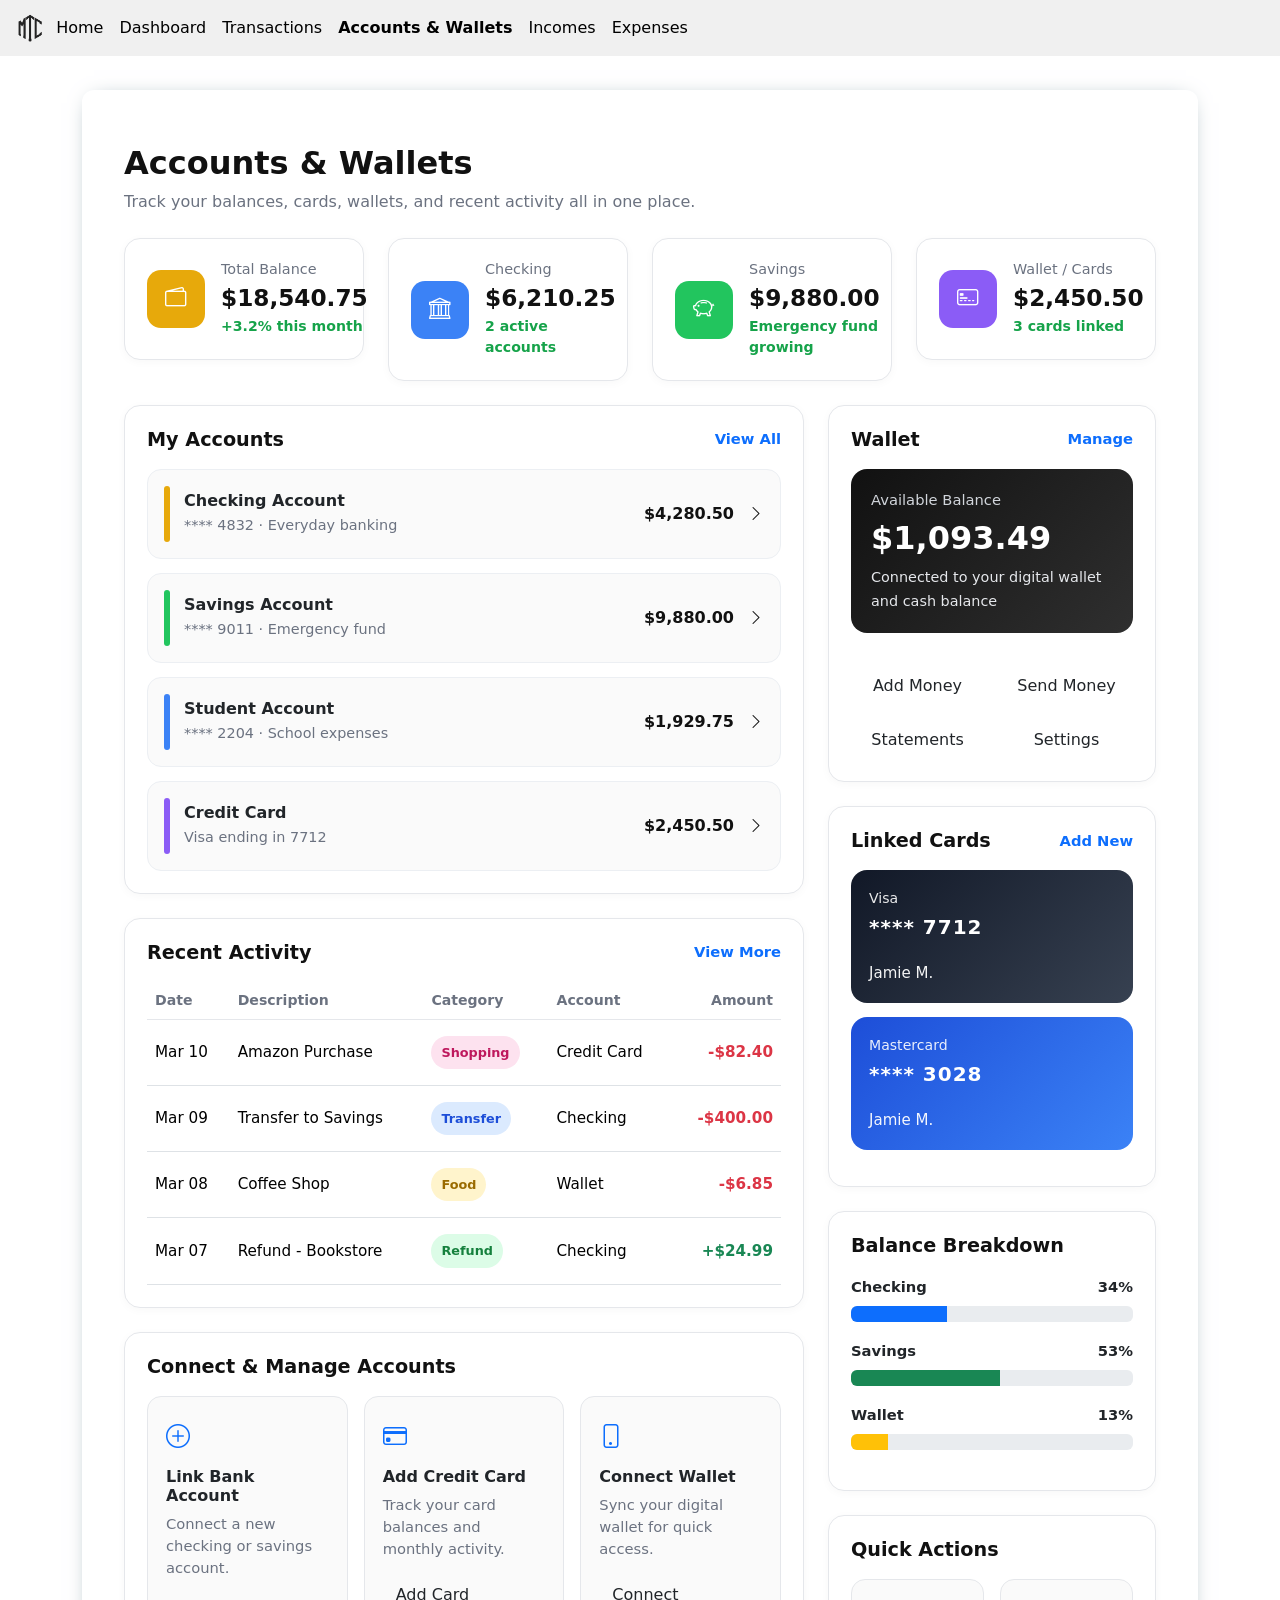
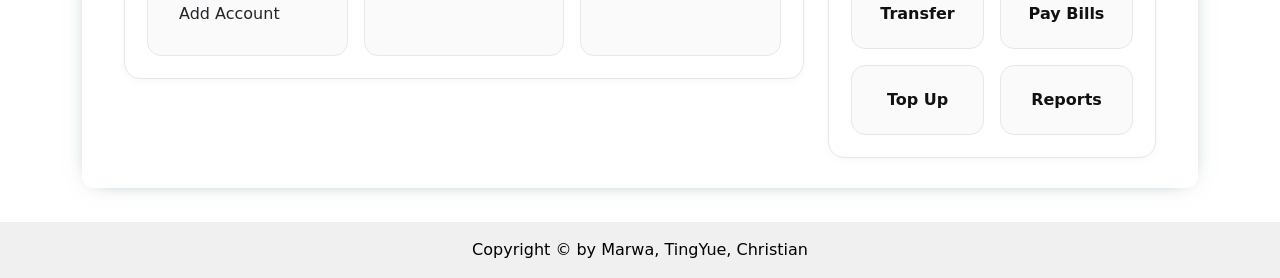
==== commit 6a378eec: "finished fixing aligment issue" ====
--- a/accountWallets.html
+++ b/accountWallets.html
@@ -1,502 +1,450 @@
 <!doctype html>
 <html lang="en">
-    <head>
-        <!-- Page setup / styles -->
-        <meta charset="UTF-8" />
-        <meta name="viewport" content="width=device-width, initial-scale=1.0" />
-        <title>Accounts & Wallets - Personal Finance Tracker</title>
-
-        <link rel="stylesheet" href="./asset/css/custom.css" />
-        <link rel="stylesheet" href="./asset/css/accountWallets.css" />
-        <link
-            href="https://cdn.jsdelivr.net/npm/bootstrap@5.3.3/dist/css/bootstrap.min.css"
-            rel="stylesheet"
-        />
-        <link
-            href="https://fonts.googleapis.com/css?family=Titillium+Web:400,600,700"
-            rel="stylesheet"
-        />
-        <link
-            rel="stylesheet"
-            href="https://cdn.jsdelivr.net/npm/bootstrap-icons@1.11.3/font/bootstrap-icons.min.css"
-        />
-    </head>
-
-    <body>
-        <!-- Navigation bar -->
-        <header>
-            <nav class="navbar navbar-expand-sm">
-                <div class="container-fluid">
-                    <a href="index.html" class="navbar-brand">
-                        <img
-                            src="./asset/img/logo.png"
-                            class="navbar-brand-img"
-                            alt="Logo"
-                        />
-                    </a>
-
-                    <button
-                        class="navbar-toggler"
-                        type="button"
-                        data-bs-toggle="collapse"
-                        data-bs-target="#collapsibleNavbar"
-                    >
-                        <span class="navbar-toggler-icon"></span>
-                    </button>
-
-                    <div
-                        class="collapse navbar-collapse"
-                        id="collapsibleNavbar"
-                    >
-                        <ul class="navbar-nav">
-                            <li class="nav-item">
-                                <a class="nav-link" href="index.html">Home</a>
-                            </li>
-                            <li class="nav-item">
-                                <a class="nav-link" href="dashboard.html"
-                                    >Dashboard</a
-                                >
-                            </li>
-                            <li class="nav-item">
-                                <a class="nav-link" href="transactions.html"
-                                    >Transactions</a
-                                >
-                            </li>
-                            <li class="nav-item">
-                                <a
-                                    class="nav-link active"
-                                    href="accountWallets.html"
-                                    >Accounts &amp; Wallets</a
-                                >
-                            </li>
-                            <li class="nav-item">
-                                <a class="nav-link" href="incomes.html"
-                                    >Incomes</a
-                                >
-                            </li>
-                            <li class="nav-item">
-                                <a class="nav-link" href="expenses.html"
-                                    >Expenses</a
-                                >
-                            </li>
-                        </ul>
-                    </div>
+
+<head>
+    <!-- Page setup / styles -->
+    <meta charset="UTF-8" />
+    <meta name="viewport" content="width=device-width, initial-scale=1.0" />
+    <title>Accounts & Wallets - Personal Finance Tracker</title>
+
+    <link rel="stylesheet" href="./asset/css/custom.css" />
+    <link rel="stylesheet" href="./asset/css/accountWallets.css" />
+    <link href="https://cdn.jsdelivr.net/npm/bootstrap@5.3.3/dist/css/bootstrap.min.css" rel="stylesheet" />
+    <link href="https://fonts.googleapis.com/css?family=Titillium+Web:400,600,700" rel="stylesheet" />
+    <link rel="stylesheet" href="https://cdn.jsdelivr.net/npm/bootstrap-icons@1.11.3/font/bootstrap-icons.min.css" />
+</head>
+
+<body>
+    <!-- Navigation bar -->
+    <header>
+        <nav class="navbar navbar-expand-sm navbar-dark">
+            <div class="container-fluid">
+                <img src="/asset/img/logo.png" class="navbar-brand-img" alt="Logo" />
+                <button class="navbar-toggler" type="button" data-bs-toggle="collapse"
+                    data-bs-target="#collapsibleNavbar">
+                    <span class="navbar-toggler-icon"></span>
+                </button>
+                <div class="collapse navbar-collapse" id="collapsibleNavbar">
+                    <ul class="navbar-nav">
+                        <li class="nav-item">
+                            <a class="nav-link" href="index.html">Home</a>
+                        </li>
+                        <li class="nav-item active">
+                            <a class="nav-link" href="dashboard.html">Dashboard</a>
+                        </li>
+                        <li class="nav-item">
+                            <a class="nav-link" href="transactions.html">Transactions</a>
+                        </li>
+                        <li>
+                            <a class="nav-link active" href="accountWallets.html">Accounts & Wallets</a>
+                        </li>
+                        <li class="nav-item">
+                            <a class="nav-link" href="incomes.html">Incomes</a>
+                        </li>
+                        <li class="nav-item">
+                            <a class="nav-link" href="expenses.html">Expenses</a>
+                        </li>
+                    </ul>
                 </div>
-            </nav>
-        </header>
-
-        <!-- Main page content -->
-        <main class="accounts-page container-xl py-4">
-            <!-- Page heading -->
-            <div class="page-heading mb-4">
-                <h1>Accounts &amp; Wallets</h1>
-                <p>
-                    Track your balances, cards, wallets, and recent activity all
-                    in one place.
-                </p>
             </div>
-
-            <!-- Top summary cards -->
-            <div class="row g-4 mb-4">
-                <div class="col-md-6 col-xl-3">
-                    <div class="dashboard-card summary-card">
-                        <div class="summary-icon gold-bg">
-                            <i class="bi bi-wallet2"></i>
-                        </div>
-                        <div>
-                            <h6>Total Balance</h6>
-                            <h3>$18,540.75</h3>
-                            <p>+3.2% this month</p>
-                        </div>
-                    </div>
-                </div>
-
-                <div class="col-md-6 col-xl-3">
-                    <div class="dashboard-card summary-card">
-                        <div class="summary-icon blue-bg">
-                            <i class="bi bi-bank"></i>
-                        </div>
-                        <div>
-                            <h6>Checking</h6>
-                            <h3>$6,210.25</h3>
-                            <p>2 active accounts</p>
-                        </div>
-                    </div>
-                </div>
-
-                <div class="col-md-6 col-xl-3">
-                    <div class="dashboard-card summary-card">
-                        <div class="summary-icon green-bg">
-                            <i class="bi bi-piggy-bank"></i>
-                        </div>
-                        <div>
-                            <h6>Savings</h6>
-                            <h3>$9,880.00</h3>
-                            <p>Emergency fund growing</p>
-                        </div>
-                    </div>
-                </div>
-
-                <div class="col-md-6 col-xl-3">
-                    <div class="dashboard-card summary-card">
-                        <div class="summary-icon purple-bg">
-                            <i class="bi bi-credit-card-2-front"></i>
-                        </div>
-                        <div>
-                            <h6>Wallet / Cards</h6>
-                            <h3>$2,450.50</h3>
-                            <p>3 cards linked</p>
+        </nav>
+    </header>
+
+    <!-- Main page content -->
+    <div id="wrapper">
+        <div class="content-area">
+            <div class="container-xl mt-4">
+                <div class="row">
+                    <div class="col-md-12">
+                        <div class="box" style="padding: 30px;">
+                            <main class="accounts-page container">
+                                <!-- Page heading -->
+                                <div class="page-heading mb-4">
+                                    <h1>Accounts &amp; Wallets</h1>
+                                    <p>
+                                        Track your balances, cards, wallets, and recent activity all
+                                        in one place.
+                                    </p>
+                                </div>
+
+                                <!-- Top summary cards -->
+                                <div class="row g-4 mb-4">
+                                    <div class="col-md-6 col-xl-3">
+                                        <div class="dashboard-card summary-card">
+                                            <div class="summary-icon gold-bg">
+                                                <i class="bi bi-wallet2"></i>
+                                            </div>
+                                            <div>
+                                                <h6>Total Balance</h6>
+                                                <h3>$18,540.75</h3>
+                                                <p>+3.2% this month</p>
+                                            </div>
+                                        </div>
+                                    </div>
+
+                                    <div class="col-md-6 col-xl-3">
+                                        <div class="dashboard-card summary-card">
+                                            <div class="summary-icon blue-bg">
+                                                <i class="bi bi-bank"></i>
+                                            </div>
+                                            <div>
+                                                <h6>Checking</h6>
+                                                <h3>$6,210.25</h3>
+                                                <p>2 active accounts</p>
+                                            </div>
+                                        </div>
+                                    </div>
+
+                                    <div class="col-md-6 col-xl-3">
+                                        <div class="dashboard-card summary-card">
+                                            <div class="summary-icon green-bg">
+                                                <i class="bi bi-piggy-bank"></i>
+                                            </div>
+                                            <div>
+                                                <h6>Savings</h6>
+                                                <h3>$9,880.00</h3>
+                                                <p>Emergency fund growing</p>
+                                            </div>
+                                        </div>
+                                    </div>
+
+                                    <div class="col-md-6 col-xl-3">
+                                        <div class="dashboard-card summary-card">
+                                            <div class="summary-icon purple-bg">
+                                                <i class="bi bi-credit-card-2-front"></i>
+                                            </div>
+                                            <div>
+                                                <h6>Wallet / Cards</h6>
+                                                <h3>$2,450.50</h3>
+                                                <p>3 cards linked</p>
+                                            </div>
+                                        </div>
+                                    </div>
+                                </div>
+
+                                <div class="row g-4">
+                                    <!-- Left column -->
+                                    <div class="col-xl-8">
+                                        <!-- Accounts list -->
+                                        <div class="dashboard-card mb-4">
+                                            <div class="section-top">
+                                                <h4>My Accounts</h4>
+                                                <a href="#">View All</a>
+                                            </div>
+
+                                            <div class="account-item">
+                                                <div class="account-left">
+                                                    <div class="account-strip gold-bg"></div>
+                                                    <div>
+                                                        <h5>Checking Account</h5>
+                                                        <p>**** 4832 · Everyday banking</p>
+                                                    </div>
+                                                </div>
+                                                <div class="account-right">
+                                                    <strong>$4,280.50</strong>
+                                                    <i class="bi bi-chevron-right"></i>
+                                                </div>
+                                            </div>
+
+                                            <div class="account-item">
+                                                <div class="account-left">
+                                                    <div class="account-strip green-bg"></div>
+                                                    <div>
+                                                        <h5>Savings Account</h5>
+                                                        <p>**** 9011 · Emergency fund</p>
+                                                    </div>
+                                                </div>
+                                                <div class="account-right">
+                                                    <strong>$9,880.00</strong>
+                                                    <i class="bi bi-chevron-right"></i>
+                                                </div>
+                                            </div>
+
+                                            <div class="account-item">
+                                                <div class="account-left">
+                                                    <div class="account-strip blue-bg"></div>
+                                                    <div>
+                                                        <h5>Student Account</h5>
+                                                        <p>**** 2204 · School expenses</p>
+                                                    </div>
+                                                </div>
+                                                <div class="account-right">
+                                                    <strong>$1,929.75</strong>
+                                                    <i class="bi bi-chevron-right"></i>
+                                                </div>
+                                            </div>
+
+                                            <div class="account-item mb-0">
+                                                <div class="account-left">
+                                                    <div class="account-strip purple-bg"></div>
+                                                    <div>
+                                                        <h5>Credit Card</h5>
+                                                        <p>Visa ending in 7712</p>
+                                                    </div>
+                                                </div>
+                                                <div class="account-right">
+                                                    <strong>$2,450.50</strong>
+                                                    <i class="bi bi-chevron-right"></i>
+                                                </div>
+                                            </div>
+                                        </div>
+
+                                        <!-- Recent transactions/activity -->
+                                        <div class="dashboard-card mb-4">
+                                            <div class="section-top">
+                                                <h4>Recent Activity</h4>
+                                                <a href="#">View More</a>
+                                            </div>
+
+                                            <div class="table-responsive">
+                                                <table class="table activity-table align-middle mb-0">
+                                                    <thead>
+                                                        <tr>
+                                                            <th>Date</th>
+                                                            <th>Description</th>
+                                                            <th>Category</th>
+                                                            <th>Account</th>
+                                                            <th class="text-end">Amount</th>
+                                                        </tr>
+                                                    </thead>
+                                                    <tbody>
+                                                        <tr>
+                                                            <td>Mar 10</td>
+                                                            <td>Amazon Purchase</td>
+                                                            <td>
+                                                                <span class="soft-badge pink-badge">Shopping</span>
+                                                            </td>
+                                                            <td>Credit Card</td>
+                                                            <td class="text-end text-danger fw-bold">
+                                                                -$82.40
+                                                            </td>
+                                                        </tr>
+                                                        <tr>
+                                                            <td>Mar 09</td>
+                                                            <td>Transfer to Savings</td>
+                                                            <td>
+                                                                <span class="soft-badge blue-badge">Transfer</span>
+                                                            </td>
+                                                            <td>Checking</td>
+                                                            <td class="text-end text-danger fw-bold">
+                                                                -$400.00
+                                                            </td>
+                                                        </tr>
+                                                        <tr>
+                                                            <td>Mar 08</td>
+                                                            <td>Coffee Shop</td>
+                                                            <td>
+                                                                <span class="soft-badge yellow-badge">Food</span>
+                                                            </td>
+                                                            <td>Wallet</td>
+                                                            <td class="text-end text-danger fw-bold">
+                                                                -$6.85
+                                                            </td>
+                                                        </tr>
+                                                        <tr>
+                                                            <td>Mar 07</td>
+                                                            <td>Refund - Bookstore</td>
+                                                            <td>
+                                                                <span class="soft-badge green-badge">Refund</span>
+                                                            </td>
+                                                            <td>Checking</td>
+                                                            <td class="text-end text-success fw-bold">
+                                                                +$24.99
+                                                            </td>
+                                                        </tr>
+                                                    </tbody>
+                                                </table>
+                                            </div>
+                                        </div>
+
+                                        <!-- Account management section -->
+                                        <div class="dashboard-card">
+                                            <div class="section-top">
+                                                <h4>Connect &amp; Manage Accounts</h4>
+                                            </div>
+
+                                            <div class="row g-3">
+                                                <div class="col-md-4">
+                                                    <div class="manage-box">
+                                                        <i class="bi bi-plus-circle"></i>
+                                                        <h6>Link Bank Account</h6>
+                                                        <p>
+                                                            Connect a new checking or savings
+                                                            account.
+                                                        </p>
+                                                        <button class="btn manage-btn">
+                                                            Add Account
+                                                        </button>
+                                                    </div>
+                                                </div>
+
+                                                <div class="col-md-4">
+                                                    <div class="manage-box">
+                                                        <i class="bi bi-credit-card"></i>
+                                                        <h6>Add Credit Card</h6>
+                                                        <p>
+                                                            Track your card balances and monthly
+                                                            activity.
+                                                        </p>
+                                                        <button class="btn manage-btn">
+                                                            Add Card
+                                                        </button>
+                                                    </div>
+                                                </div>
+
+                                                <div class="col-md-4">
+                                                    <div class="manage-box">
+                                                        <i class="bi bi-phone"></i>
+                                                        <h6>Connect Wallet</h6>
+                                                        <p>
+                                                            Sync your digital wallet for quick
+                                                            access.
+                                                        </p>
+                                                        <button class="btn manage-btn">
+                                                            Connect
+                                                        </button>
+                                                    </div>
+                                                </div>
+                                            </div>
+                                        </div>
+                                    </div>
+
+                                    <!-- Right column -->
+                                    <div class="col-xl-4">
+                                        <!-- Wallet panel -->
+                                        <div class="dashboard-card mb-4">
+                                            <div class="section-top">
+                                                <h4>Wallet</h4>
+                                                <a href="#">Manage</a>
+                                            </div>
+
+                                            <div class="wallet-box">
+                                                <p>Available Balance</p>
+                                                <h2>$1,093.49</h2>
+                                                <span>Connected to your digital wallet and cash
+                                                    balance</span>
+                                            </div>
+
+                                            <div class="row g-3 mt-1">
+                                                <div class="col-6">
+                                                    <button class="btn quick-btn w-100">
+                                                        Add Money
+                                                    </button>
+                                                </div>
+                                                <div class="col-6">
+                                                    <button class="btn quick-btn w-100">
+                                                        Send Money
+                                                    </button>
+                                                </div>
+                                                <div class="col-6">
+                                                    <button class="btn quick-btn w-100">
+                                                        Statements
+                                                    </button>
+                                                </div>
+                                                <div class="col-6">
+                                                    <button class="btn quick-btn w-100">
+                                                        Settings
+                                                    </button>
+                                                </div>
+                                            </div>
+                                        </div>
+
+                                        <!-- Linked cards -->
+                                        <div class="dashboard-card mb-4">
+                                            <div class="section-top">
+                                                <h4>Linked Cards</h4>
+                                                <a href="#">Add New</a>
+                                            </div>
+
+                                            <div class="mini-card dark-card">
+                                                <p>Visa</p>
+                                                <h5>**** 7712</h5>
+                                                <span>Jamie M.</span>
+                                            </div>
+
+                                            <div class="mini-card blue-card">
+                                                <p>Mastercard</p>
+                                                <h5>**** 3028</h5>
+                                                <span>Jamie M.</span>
+                                            </div>
+                                        </div>
+
+                                        <!-- Balance breakdown -->
+                                        <div class="dashboard-card mb-4">
+                                            <div class="section-top">
+                                                <h4>Balance Breakdown</h4>
+                                            </div>
+
+                                            <div class="breakdown-item">
+                                                <div class="d-flex justify-content-between">
+                                                    <span>Checking</span>
+                                                    <span>34%</span>
+                                                </div>
+                                                <div class="progress">
+                                                    <div class="progress-bar bg-primary" style="width: 34%"></div>
+                                                </div>
+                                            </div>
+
+                                            <div class="breakdown-item">
+                                                <div class="d-flex justify-content-between">
+                                                    <span>Savings</span>
+                                                    <span>53%</span>
+                                                </div>
+                                                <div class="progress">
+                                                    <div class="progress-bar bg-success" style="width: 53%"></div>
+                                                </div>
+                                            </div>
+
+                                            <div class="breakdown-item">
+                                                <div class="d-flex justify-content-between">
+                                                    <span>Wallet</span>
+                                                    <span>13%</span>
+                                                </div>
+                                                <div class="progress">
+                                                    <div class="progress-bar bg-warning" style="width: 13%"></div>
+                                                </div>
+                                            </div>
+                                        </div>
+
+                                        <!-- Quick action buttons -->
+                                        <div class="dashboard-card">
+                                            <div class="section-top">
+                                                <h4>Quick Actions</h4>
+                                            </div>
+
+                                            <div class="row g-3">
+                                                <div class="col-6">
+                                                    <div class="action-box">Transfer</div>
+                                                </div>
+                                                <div class="col-6">
+                                                    <div class="action-box">Pay Bills</div>
+                                                </div>
+                                                <div class="col-6">
+                                                    <div class="action-box">Top Up</div>
+                                                </div>
+                                                <div class="col-6">
+                                                    <div class="action-box">Reports</div>
+                                                </div>
+                                            </div>
+                                        </div>
+                                    </div>
+                                </div>
+                            </main>
                         </div>
                     </div>
                 </div>
             </div>
-
-            <div class="row g-4">
-                <!-- Left column -->
-                <div class="col-xl-8">
-                    <!-- Accounts list -->
-                    <div class="dashboard-card mb-4">
-                        <div class="section-top">
-                            <h4>My Accounts</h4>
-                            <a href="#">View All</a>
-                        </div>
-
-                        <div class="account-item">
-                            <div class="account-left">
-                                <div class="account-strip gold-bg"></div>
-                                <div>
-                                    <h5>Checking Account</h5>
-                                    <p>**** 4832 · Everyday banking</p>
-                                </div>
-                            </div>
-                            <div class="account-right">
-                                <strong>$4,280.50</strong>
-                                <i class="bi bi-chevron-right"></i>
-                            </div>
-                        </div>
-
-                        <div class="account-item">
-                            <div class="account-left">
-                                <div class="account-strip green-bg"></div>
-                                <div>
-                                    <h5>Savings Account</h5>
-                                    <p>**** 9011 · Emergency fund</p>
-                                </div>
-                            </div>
-                            <div class="account-right">
-                                <strong>$9,880.00</strong>
-                                <i class="bi bi-chevron-right"></i>
-                            </div>
-                        </div>
-
-                        <div class="account-item">
-                            <div class="account-left">
-                                <div class="account-strip blue-bg"></div>
-                                <div>
-                                    <h5>Student Account</h5>
-                                    <p>**** 2204 · School expenses</p>
-                                </div>
-                            </div>
-                            <div class="account-right">
-                                <strong>$1,929.75</strong>
-                                <i class="bi bi-chevron-right"></i>
-                            </div>
-                        </div>
-
-                        <div class="account-item mb-0">
-                            <div class="account-left">
-                                <div class="account-strip purple-bg"></div>
-                                <div>
-                                    <h5>Credit Card</h5>
-                                    <p>Visa ending in 7712</p>
-                                </div>
-                            </div>
-                            <div class="account-right">
-                                <strong>$2,450.50</strong>
-                                <i class="bi bi-chevron-right"></i>
-                            </div>
-                        </div>
-                    </div>
-
-                    <!-- Recent transactions/activity -->
-                    <div class="dashboard-card mb-4">
-                        <div class="section-top">
-                            <h4>Recent Activity</h4>
-                            <a href="#">View More</a>
-                        </div>
-
-                        <div class="table-responsive">
-                            <table
-                                class="table activity-table align-middle mb-0"
-                            >
-                                <thead>
-                                    <tr>
-                                        <th>Date</th>
-                                        <th>Description</th>
-                                        <th>Category</th>
-                                        <th>Account</th>
-                                        <th class="text-end">Amount</th>
-                                    </tr>
-                                </thead>
-                                <tbody>
-                                    <tr>
-                                        <td>Mar 10</td>
-                                        <td>Amazon Purchase</td>
-                                        <td>
-                                            <span class="soft-badge pink-badge"
-                                                >Shopping</span
-                                            >
-                                        </td>
-                                        <td>Credit Card</td>
-                                        <td
-                                            class="text-end text-danger fw-bold"
-                                        >
-                                            -$82.40
-                                        </td>
-                                    </tr>
-                                    <tr>
-                                        <td>Mar 09</td>
-                                        <td>Transfer to Savings</td>
-                                        <td>
-                                            <span class="soft-badge blue-badge"
-                                                >Transfer</span
-                                            >
-                                        </td>
-                                        <td>Checking</td>
-                                        <td
-                                            class="text-end text-danger fw-bold"
-                                        >
-                                            -$400.00
-                                        </td>
-                                    </tr>
-                                    <tr>
-                                        <td>Mar 08</td>
-                                        <td>Coffee Shop</td>
-                                        <td>
-                                            <span
-                                                class="soft-badge yellow-badge"
-                                                >Food</span
-                                            >
-                                        </td>
-                                        <td>Wallet</td>
-                                        <td
-                                            class="text-end text-danger fw-bold"
-                                        >
-                                            -$6.85
-                                        </td>
-                                    </tr>
-                                    <tr>
-                                        <td>Mar 07</td>
-                                        <td>Refund - Bookstore</td>
-                                        <td>
-                                            <span class="soft-badge green-badge"
-                                                >Refund</span
-                                            >
-                                        </td>
-                                        <td>Checking</td>
-                                        <td
-                                            class="text-end text-success fw-bold"
-                                        >
-                                            +$24.99
-                                        </td>
-                                    </tr>
-                                </tbody>
-                            </table>
-                        </div>
-                    </div>
-
-                    <!-- Account management section -->
-                    <div class="dashboard-card">
-                        <div class="section-top">
-                            <h4>Connect &amp; Manage Accounts</h4>
-                        </div>
-
-                        <div class="row g-3">
-                            <div class="col-md-4">
-                                <div class="manage-box">
-                                    <i class="bi bi-plus-circle"></i>
-                                    <h6>Link Bank Account</h6>
-                                    <p>
-                                        Connect a new checking or savings
-                                        account.
-                                    </p>
-                                    <button class="btn manage-btn">
-                                        Add Account
-                                    </button>
-                                </div>
-                            </div>
-
-                            <div class="col-md-4">
-                                <div class="manage-box">
-                                    <i class="bi bi-credit-card"></i>
-                                    <h6>Add Credit Card</h6>
-                                    <p>
-                                        Track your card balances and monthly
-                                        activity.
-                                    </p>
-                                    <button class="btn manage-btn">
-                                        Add Card
-                                    </button>
-                                </div>
-                            </div>
-
-                            <div class="col-md-4">
-                                <div class="manage-box">
-                                    <i class="bi bi-phone"></i>
-                                    <h6>Connect Wallet</h6>
-                                    <p>
-                                        Sync your digital wallet for quick
-                                        access.
-                                    </p>
-                                    <button class="btn manage-btn">
-                                        Connect
-                                    </button>
-                                </div>
-                            </div>
-                        </div>
-                    </div>
-                </div>
-
-                <!-- Right column -->
-                <div class="col-xl-4">
-                    <!-- Wallet panel -->
-                    <div class="dashboard-card mb-4">
-                        <div class="section-top">
-                            <h4>Wallet</h4>
-                            <a href="#">Manage</a>
-                        </div>
-
-                        <div class="wallet-box">
-                            <p>Available Balance</p>
-                            <h2>$1,093.49</h2>
-                            <span
-                                >Connected to your digital wallet and cash
-                                balance</span
-                            >
-                        </div>
-
-                        <div class="row g-3 mt-1">
-                            <div class="col-6">
-                                <button class="btn quick-btn w-100">
-                                    Add Money
-                                </button>
-                            </div>
-                            <div class="col-6">
-                                <button class="btn quick-btn w-100">
-                                    Send Money
-                                </button>
-                            </div>
-                            <div class="col-6">
-                                <button class="btn quick-btn w-100">
-                                    Statements
-                                </button>
-                            </div>
-                            <div class="col-6">
-                                <button class="btn quick-btn w-100">
-                                    Settings
-                                </button>
-                            </div>
-                        </div>
-                    </div>
-
-                    <!-- Linked cards -->
-                    <div class="dashboard-card mb-4">
-                        <div class="section-top">
-                            <h4>Linked Cards</h4>
-                            <a href="#">Add New</a>
-                        </div>
-
-                        <div class="mini-card dark-card">
-                            <p>Visa</p>
-                            <h5>**** 7712</h5>
-                            <span>Jamie M.</span>
-                        </div>
-
-                        <div class="mini-card blue-card">
-                            <p>Mastercard</p>
-                            <h5>**** 3028</h5>
-                            <span>Jamie M.</span>
-                        </div>
-                    </div>
-
-                    <!-- Balance breakdown -->
-                    <div class="dashboard-card mb-4">
-                        <div class="section-top">
-                            <h4>Balance Breakdown</h4>
-                        </div>
-
-                        <div class="breakdown-item">
-                            <div class="d-flex justify-content-between">
-                                <span>Checking</span>
-                                <span>34%</span>
-                            </div>
-                            <div class="progress">
-                                <div
-                                    class="progress-bar bg-primary"
-                                    style="width: 34%"
-                                ></div>
-                            </div>
-                        </div>
-
-                        <div class="breakdown-item">
-                            <div class="d-flex justify-content-between">
-                                <span>Savings</span>
-                                <span>53%</span>
-                            </div>
-                            <div class="progress">
-                                <div
-                                    class="progress-bar bg-success"
-                                    style="width: 53%"
-                                ></div>
-                            </div>
-                        </div>
-
-                        <div class="breakdown-item">
-                            <div class="d-flex justify-content-between">
-                                <span>Wallet</span>
-                                <span>13%</span>
-                            </div>
-                            <div class="progress">
-                                <div
-                                    class="progress-bar bg-warning"
-                                    style="width: 13%"
-                                ></div>
-                            </div>
-                        </div>
-                    </div>
-
-                    <!-- Quick action buttons -->
-                    <div class="dashboard-card">
-                        <div class="section-top">
-                            <h4>Quick Actions</h4>
-                        </div>
-
-                        <div class="row g-3">
-                            <div class="col-6">
-                                <div class="action-box">Transfer</div>
-                            </div>
-                            <div class="col-6">
-                                <div class="action-box">Pay Bills</div>
-                            </div>
-                            <div class="col-6">
-                                <div class="action-box">Top Up</div>
-                            </div>
-                            <div class="col-6">
-                                <div class="action-box">Reports</div>
-                            </div>
-                        </div>
-                    </div>
-                </div>
-            </div>
-        </main>
-
-        <!-- Footer -->
-        <footer class="footer text-center text-black py-3 mt-4">
-            <div class="container">
-                Copyright &copy; by Marwa, TingYue, Christian
-            </div>
-        </footer>
-
-        <script src="https://cdn.jsdelivr.net/npm/bootstrap@5.3.3/dist/js/bootstrap.bundle.min.js"></script>
-    </body>
+        </div>
+    </div>
+
+    <!-- Footer -->
+    <footer class="footer text-center text-black py-3 mt-4">
+        <div class="container">
+            Copyright &copy; by Marwa, TingYue, Christian
+        </div>
+    </footer>
+
+    <script src="https://cdn.jsdelivr.net/npm/bootstrap@5.3.3/dist/js/bootstrap.bundle.min.js"></script>
+</body>
+
 </html>
--- a/asset/css/custom.css
+++ b/asset/css/custom.css
@@ -91,3 +91,27 @@
     background-color: #f3f4f6;
     color: #4b5563;
 }
+
+.box {
+    background-color: #fff;
+    border-radius: 12px;
+    margin: 10px auto;
+    box-shadow: 0px 1px 22px -12px #607d8b;
+}
+
+
+.page-heading h1 {
+    font-size: 2rem;
+    font-weight: 700;
+    color: #111111;
+    margin-bottom: 8px;
+}
+
+.page-heading p {
+    color: #6b7280;
+    margin-bottom: 0;
+}
+
+.page-heading {
+    padding-top: 1.5rem;
+}
--- a/asset/css/accountWallets.css
+++ b/asset/css/accountWallets.css
@@ -1,20 +1,3 @@
-.accounts-page {
-    background-color: #f5f6f8;
-    min-height: 100vh;
-}
-
-.page-heading h1 {
-    font-size: 2rem;
-    font-weight: 700;
-    color: #111111;
-    margin-bottom: 8px;
-}
-
-.page-heading p {
-    color: #6b7280;
-    margin-bottom: 0;
-}
-
 .dashboard-card {
     background-color: white;
     border: 1px solid #e5e7eb;
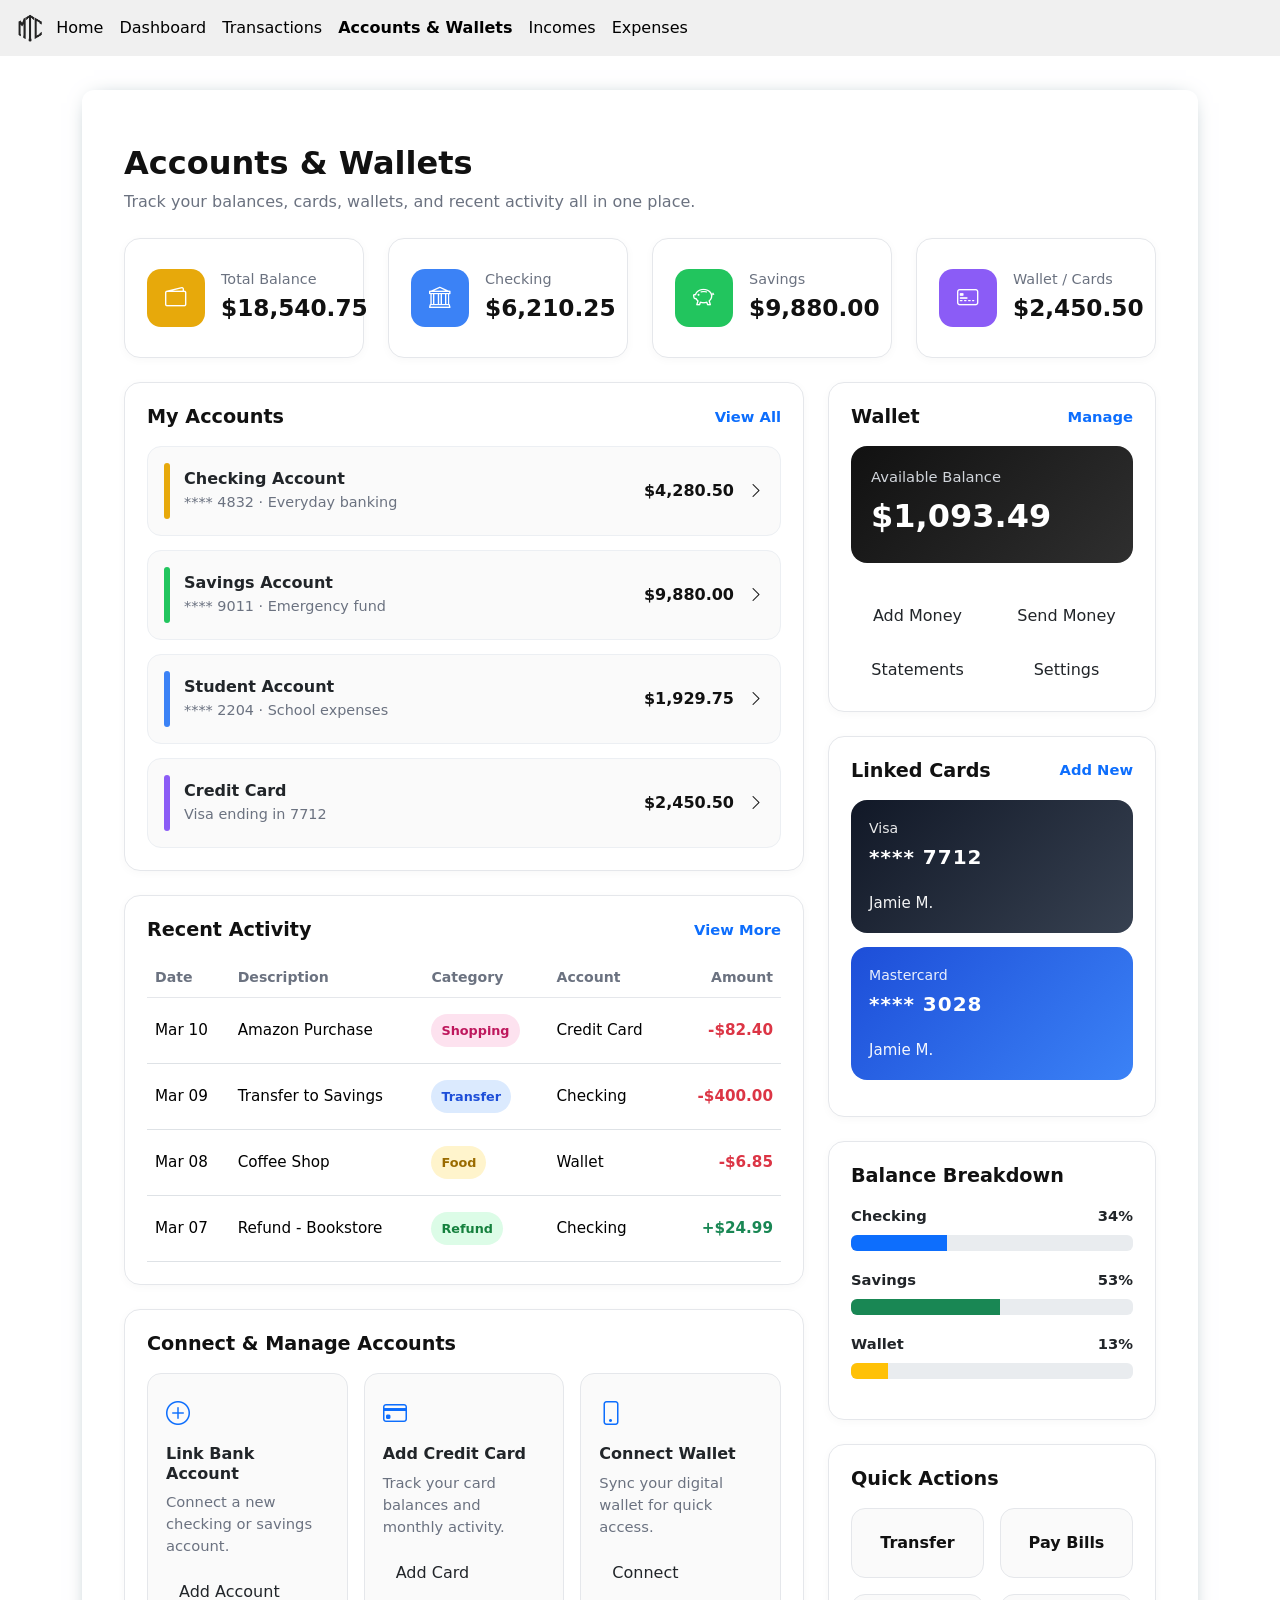
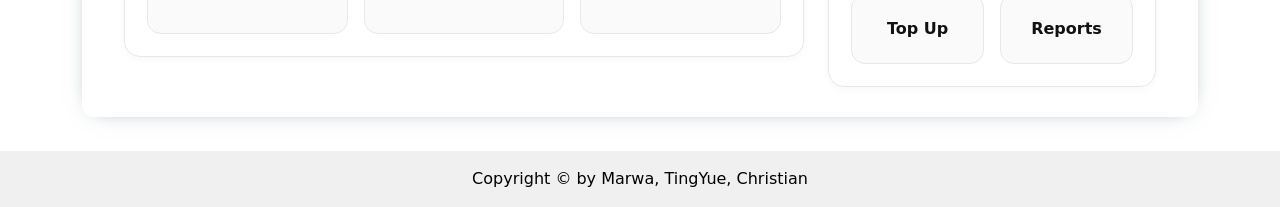
==== commit c8c93887: "removed some subtext" ====
--- a/accountWallets.html
+++ b/accountWallets.html
@@ -77,7 +77,6 @@
                                             <div>
                                                 <h6>Total Balance</h6>
                                                 <h3>$18,540.75</h3>
-                                                <p>+3.2% this month</p>
                                             </div>
                                         </div>
                                     </div>
@@ -90,7 +89,6 @@
                                             <div>
                                                 <h6>Checking</h6>
                                                 <h3>$6,210.25</h3>
-                                                <p>2 active accounts</p>
                                             </div>
                                         </div>
                                     </div>
@@ -103,7 +101,6 @@
                                             <div>
                                                 <h6>Savings</h6>
                                                 <h3>$9,880.00</h3>
-                                                <p>Emergency fund growing</p>
                                             </div>
                                         </div>
                                     </div>
@@ -116,7 +113,6 @@
                                             <div>
                                                 <h6>Wallet / Cards</h6>
                                                 <h3>$2,450.50</h3>
-                                                <p>3 cards linked</p>
                                             </div>
                                         </div>
                                     </div>
@@ -321,8 +317,7 @@
                                             <div class="wallet-box">
                                                 <p>Available Balance</p>
                                                 <h2>$1,093.49</h2>
-                                                <span>Connected to your digital wallet and cash
-                                                    balance</span>
+
                                             </div>
 
                                             <div class="row g-3 mt-1">
